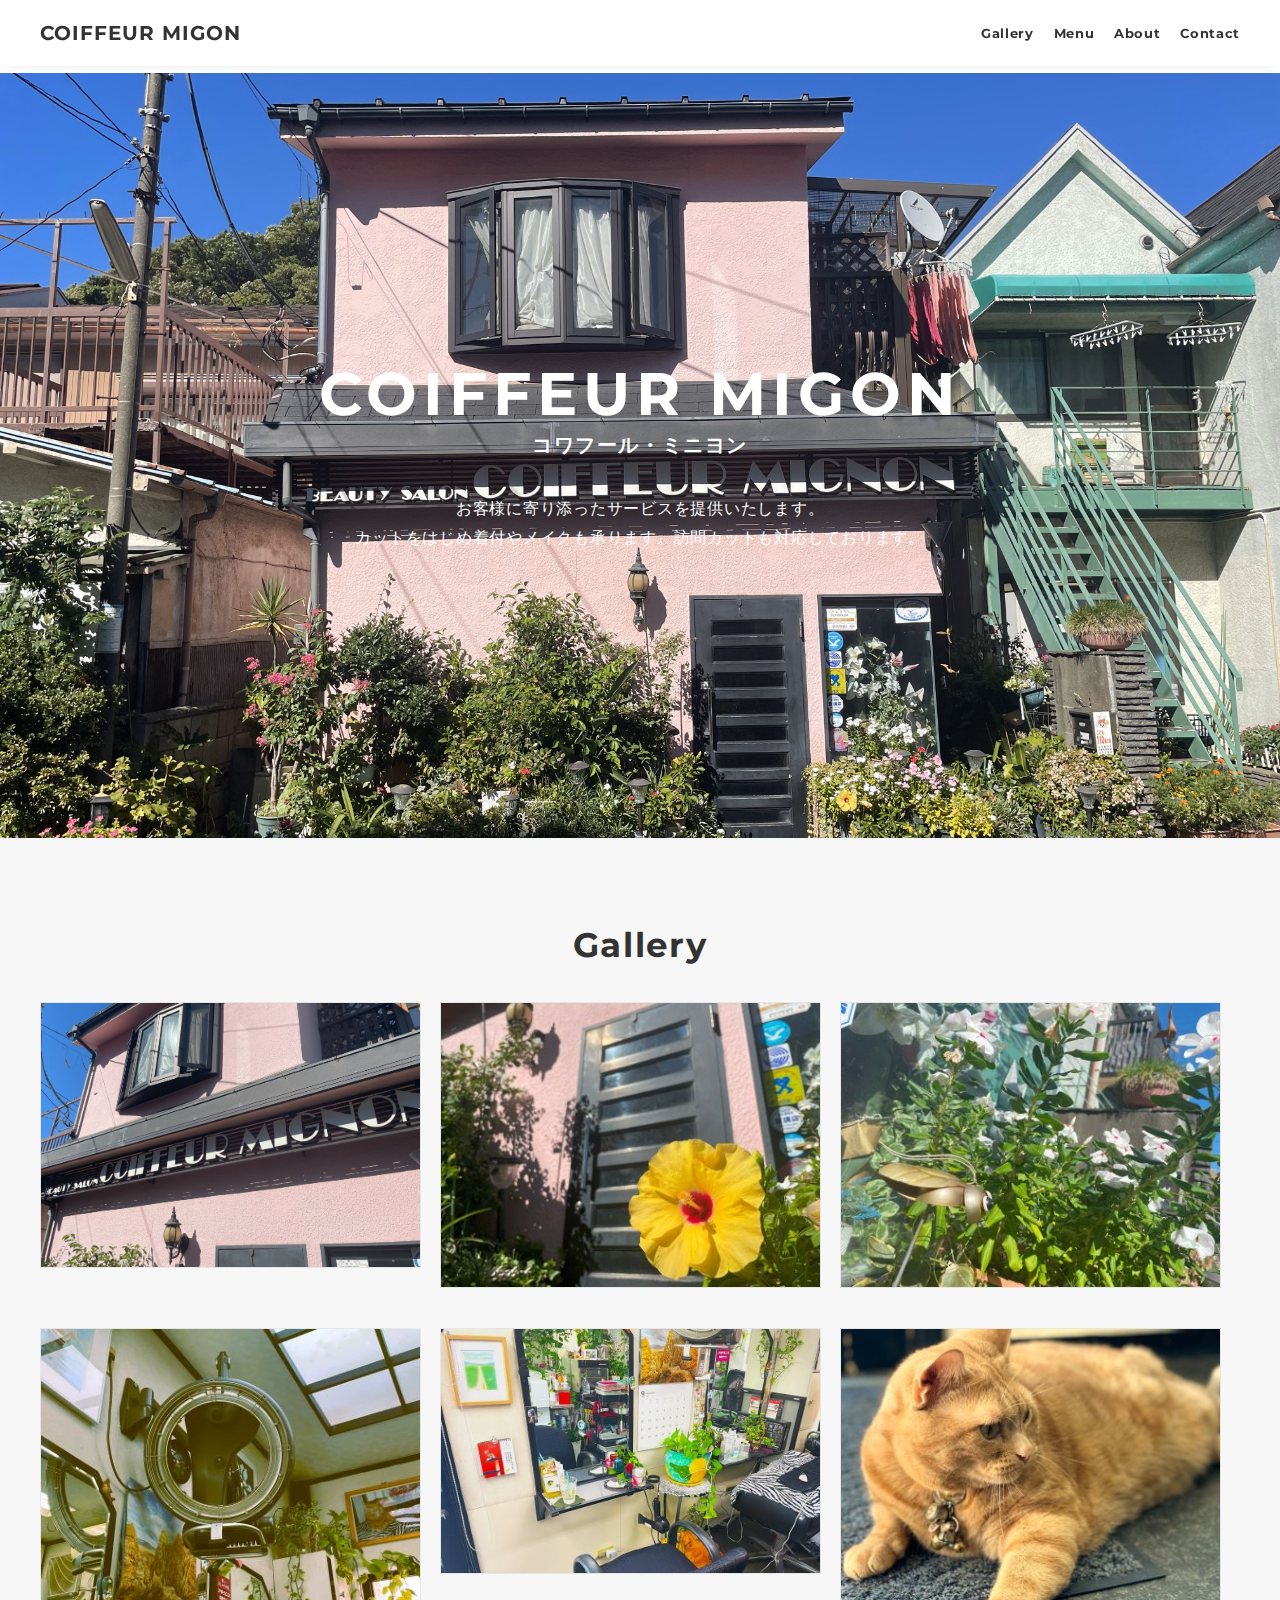
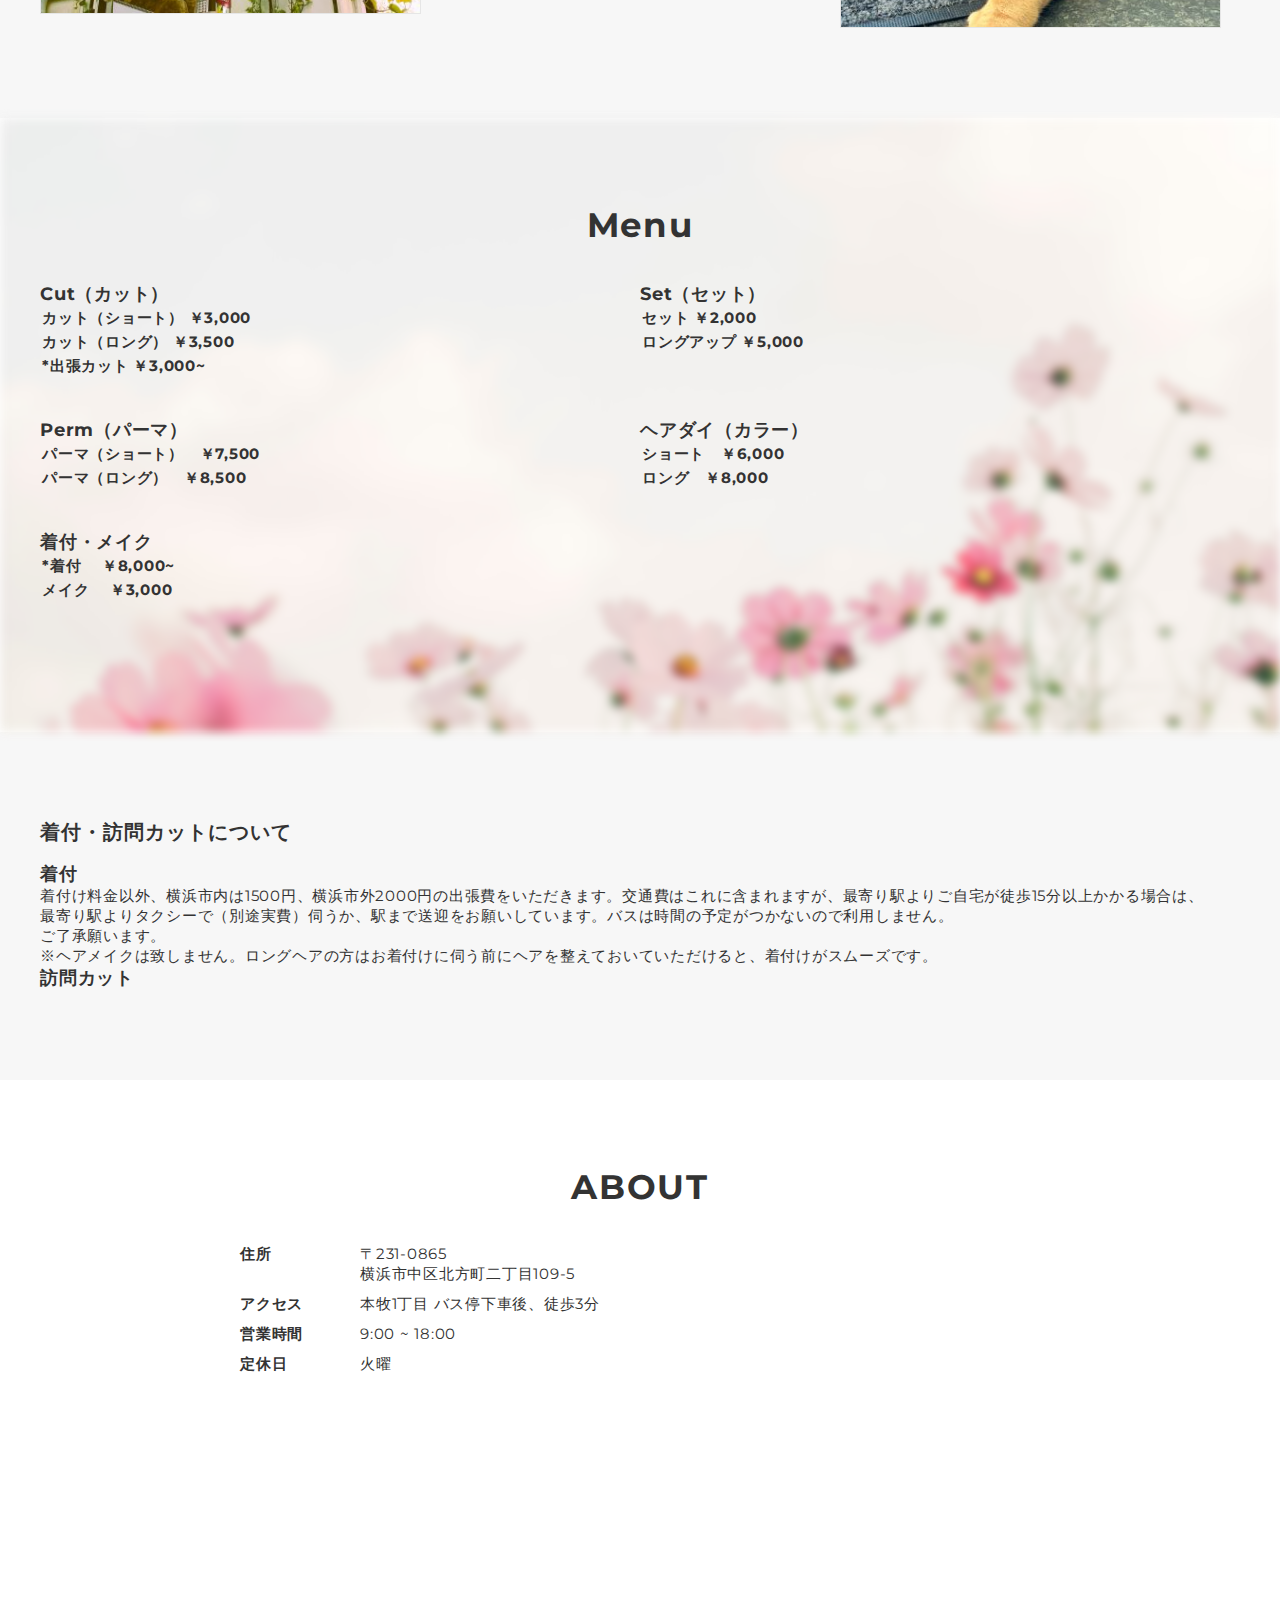
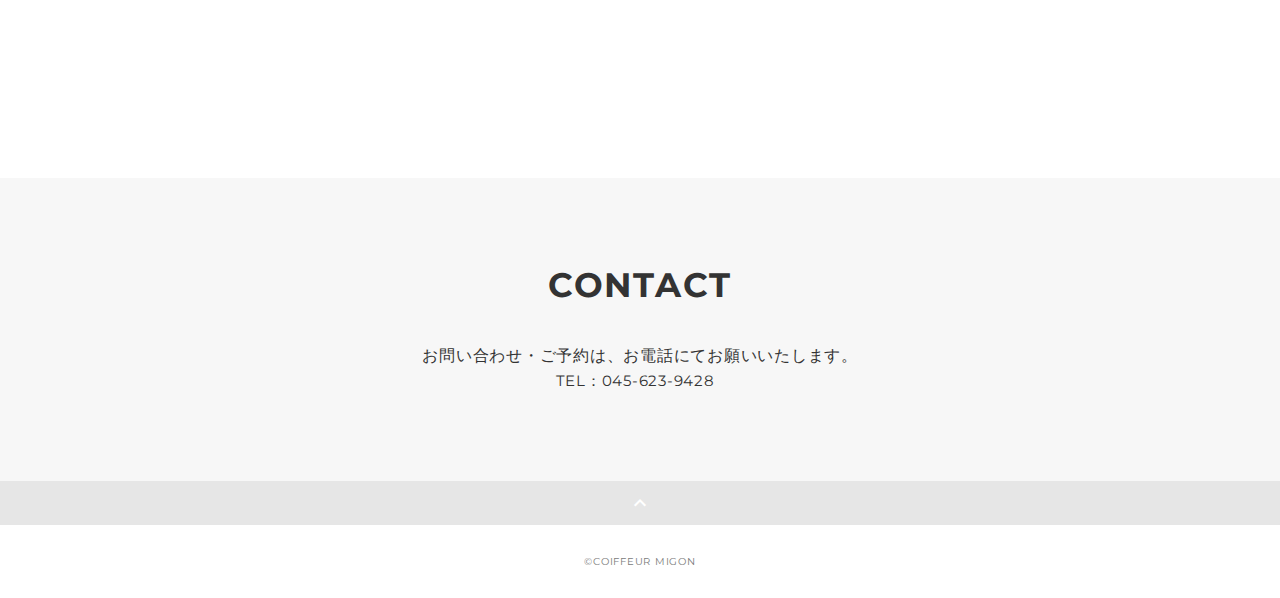
==== index.html @ dc67b7f8 "deploy" ====
<!DOCTYPE html>
<html>

<head>
  <meta charset="utf-8">
  <meta name="viewport" content="width=device-width,initial-scale=1">
  <meta property='og:type' content='website'>
  <meta property='og:title' content='WebデザイナーTARO YAMADA ポートフォリオ'>
  <meta property='og:url' content='URLが入る'>
  <meta property='og:description' content='TARO YAMADAのポートフォリオサイトです。'>
  <meta property="og:image" content="img/ogp.png">
  <meta name="description" content="TARO YAMADAのポートフォリオサイトです" />
  <title>美容院ポートフォリオ</title>
  <link rel="preconnect" href="https://fonts.gstatic.com">
  <link href="https://fonts.googleapis.com/css2?family=Montserrat:wght@400;700&display=swap" rel="stylesheet">
  <link href="https://fonts.googleapis.com/css?family=Material+Icons+Outlined" rel="stylesheet">
  <link href="css/ress.css" media="all" rel="stylesheet" type="text/css" />
  <link href="css/style.css" media="all" rel="stylesheet" type="text/css" />
  <!-- <link href="css/magnific-popup.css" media="all" rel="stylesheet" type="text/css" /> -->
  <link rel="stylesheet" href="css/magnific-popup.css">
  <link rel="shortcut icon" href="img/favicon.ico" />
  <link rel="stylesheet" media="all" rel="stylesheet" type="text/css" />
  <link rel=”canonical” href=”URLが入る” />
</head>

<body>
  <div class="wrapper">
    <!-- header -->
    <header class="header ">
      <div class="container">
        <h1 class="header-logo">
          <a href=".">COIFFEUR MIGON</a>
        </h1>
        <nav class="gnav">
          <ul class="gnav-list">
            <li class="gnav-item"><a href="#gallery">Gallery</a></li>
            <li class="gnav-item"><a href="#menu">Menu</a></li>
            <li class="gnav-item"><a href="#about">About</a></li>
            <li class="gnav-item"><a href="#contact">Contact</a></li>
          </ul>
        </nav>
      </div>
    </header>
    <!-- /header -->

    <main class="content">

      <!-- mv -->
      <div class="mv">
        <div class="mv-container">
          <p class="mv-title">COIFFEUR MIGON</p>
          <p class="mv-subtitle">コワフール・ミニヨン</p>
          <p class="mv-text">
            お客様に寄り添ったサービスを提供いたします。<br>
            カットをはじめ着付やメイクも承ります。<br class="sp-only">訪問カットも対応しております。<br>
          </p>
        </div>
      </div>
      <!-- /mv -->

      <!-- works -->
      <section class="works section" id="gallery">
        <div class="container">
          <div class="low-saturation">
            <h2 class="title">Gallery</h2>
            <div class="works-list">
              <a class="works-item" href="img/storename.jpg">
                <div class="works-img"><img src="img/storename.jpg" alt="" /></div>
                <!-- <p class="works-name">外観</p>
                <p class="works-info">Design / Coding(Responsive) / WordPress</p> -->
              </a>
              <a class="works-item" href="img/flower.jpg">
                <div class="works-img"><img src="img/flower.jpg" alt="" /></div>
                <!-- <p class="works-name">作品名が入る</p>
                <p class="works-info">Design</p> -->
              </a>
              <a class="works-item" href="img/insect.jpg">
                <div class="works-img"><img src="img/insect.jpg" alt="" /></div>
                <!-- <p class="works-name">作品名が入る</p>
                <p class="works-info">Banner Design</p> -->
              </a>
              <a class="works-item" href="img/hairmachine.jpg">
                <div class="works-img"><img src="img/hairmachine.jpg" alt="" /></div>
                <!-- <p class="works-name">作品名が入る</p>
                                            <p class="works-info">Banner Design</p> -->
              </a>
              <a class="works-item" href="img/2hairchair.jpg">
                <div class="works-img"><img src="img/2hairchair.jpg" alt="" class="popup" /></div>
                <!-- <p class="works-name">カット台</p>
                                                          <p class="works-info">Design / Coding(Responsive)</p> -->
              </a>

              <a class="works-item" href="img/moca.jpg">
                <div class="works-img"><img src="img/moca.jpg" alt="" /></div>
                <!-- <p class="works-name">作品名が入る</p>
                                            <p class="works-info">Banner Design</p> -->
              </a>
            </div>
          </div>
        </div>
      </section>
      <!-- /works -->

      <!-- menu -->
      <section class="skill section" id="menu">
        <div class="container">
          <h2 class="title">Menu</h2>
          <div class="menu-list">
            <div class="menuBox">
              <h3>Cut<span>（カット）</span></h3>
              <table>
                <tbody>
                  <tr>
                    <th>カット（ショート） ￥3,000</th>
                  </tr>
                </tbody>
                <table>
                  <tbody>
                    <tr>
                      <th>カット（ロング） ￥3,500</th>
                    </tr>
                  </tbody>
                </table>
                <table>
                  <tbody>
                    <tr>
                      <th>*出張カット ￥3,000~</th>
                    </tr>
                  </tbody>
                </table>
            </div>
            <div class="menuBox">
              <h3>Set<span>（セット）</span></h3>
              <table>
                <tbody>
                  <tr>
                    <th>セット ￥2,000</th>
                  </tr>
                </tbody>
                <table>
                  <tbody>
                    <tr>
                      <th>ロングアップ ￥5,000</th>
                    </tr>
                  </tbody>
                </table>
            </div>
            <div class="menuBox">
              <h3>Perm<span>（パーマ）</span></h3>
              <table>
                <tbody>
                  <tr>
                    <th>パーマ（ショート）　￥7,500</th>
                  </tr>
                  <!-- <tr>
                    <td colspan="2" class="note">
                      Aujua４ｓｔは＋￥2200　５ｓｔは＋￥3300
                    </td>
                  </tr> -->
                </tbody>
              </table>
              <table>
              <tbody>
                <tr>
                  <th>パーマ（ロング）　￥8,500</th>
                </tr>
              </tbody>
              </table>
            </div>

            <div class="menuBox">
              <h3>ヘアダイ<span>（カラー）</span></h3>
              <table>
                <tbody>
                  <tr>
                    <th>ショート　￥6,000</th>
                  </tr>
                </tbody>
              </table>
              <table>
                <tbody>
                  <tr>
                    <th>ロング　￥8,000</th>
                  </tr>
                </tbody>
              </table>
            </div>

            <div class="menuBox">
              <h3>着付・メイク</h3>
              <table>
                <tbody>
                  <tr>
                    <th>*着付 　￥8,000~</th>
                    <!-- <tr>
                    <td colspan="2" class="note">
                      成人式、七五三、披露宴等、各種イベントに対応いたします。
                    </td>
                  </tr> -->
                  </tr>
                </tbody>
              </table>
              <table>
                <tbody>
                  <tr>
                    <th>メイク 　￥3,000</th>
                  </tr>
                </tbody>
              </table>
            </div>

          </div>
        </div>
  </div>
  </section>
  <!-- /menu -->

  <!-- detailed menu -->
  <section class="detail section" id="detail menu">
    <div class="container">
      <h2 class="title-detail">着付・訪問カットについて</h2>
      <h3>着付</h3>
      <p>
        着付け料金以外、横浜市内は1500円、横浜市外2000円の出張費をいただきます。交通費はこれに含まれますが、最寄り駅よりご自宅が徒歩15分以上かかる場合は、<br>最寄り駅よりタクシーで（別途実費）伺うか、駅まで送迎をお願いしています。バスは時間の予定がつかないので利用しません。<br>ご了承願います。
      </p>
      <p>※ヘアメイクは致しません。ロングヘアの方はお着付けに伺う前にヘアを整えておいていただけると、着付けがスムーズです。</p>
      <h3>訪問カット</h3>
    </div>
  </section>

  <!-- about -->
  <section class="about section" id="about">
    <div class="container">

      <h2 class="title">ABOUT</h2>
      <div class="profile">
        <!-- <p class="profile-img">
          <img src="img/profile.jpg" alt="">
        </p> -->
        <div class="profile-body">
          <div class="access">
            <dl>
              <dt> 住所</dt>
              <dd>〒231-0865<br>横浜市中区北方町二丁目109-5</dd>
            </dl>
            <dl>
              <dt>アクセス</dt>
              <dd>本牧1丁目 バス停下車後、徒歩3分</dd>
            </dl>
            <dl>
              <dt>営業時間</dt>
              <dd>9:00 ~ 18:00</dd>
            </dl>
            <dl>
              <dt>定休日</dt>
              <dd>火曜</dd>
            </dl>
          </div>
          <iframe
            src="https://www.google.com/maps/embed?pb=!1m18!1m12!1m3!1d3250.934746275086!2d139.65744147459085!3d35.431646443646024!2m3!1f0!2f0!3f0!3m2!1i1024!2i768!4f13.1!3m3!1m2!1s0x60185d2ffaf8198b%3A0x367dd697d6c9e2!2z44CSMjMxLTA4NjUg56We5aWI5bed55yM5qiq5rWc5biC5Lit5Yy65YyX5pa555S677yS5LiB55uu77yR77yQ77yZ4oiS77yV!5e0!3m2!1sja!2sjp!4v1693097349613!5m2!1sja!2sjp"
            width="100%" height="300" style="border:0;" allowfullscreen="" loading="lazy"
            referrerpolicy="no-referrer-when-downgrade"></iframe>

        </div>
      </div>
  </section>
  <!-- /about -->

  <!-- contact -->
  <section class="contact section" id="contact">
    <div class="container">
      <h2 class="title">CONTACT</h2>
      <p class="lead">
        お問い合わせ・ご予約は、<br class="sp-only">お電話にてお願いいたします。
      </p>
      <div class="contact-list">
        <!-- <a class="contact-item" href="https://twitter.com/" target="_blank" rel="noopener">Twitter</a>
        <a class="contact-item" href="https://www.instagram.com/" target="_blank" rel="noopener">Instagram</a> -->
        <span class="contact-item">TEL：045-623-9428</span><br>
      </div>
    </div>
  </section>
  <!-- /contact -->
  <div class="page-top" id="js-page-top">
    <span class="material-icons-outlined">expand_less</span>
  </div>
  </main>

  <!-- footer -->
  <footer class="footer">
    <div class="copyright">&copy;COIFFEUR MIGON</div>
  </footer>
  <!-- /footer -->

  </div>
  <script src="https://ajax.googleapis.com/ajax/libs/jquery/3.6.0/jquery.min.js"></script>
  <script src="http://ajax.googleapis.com/ajax/libs/jquery/1.9.0/jquery.min.js"></script>
  <script src="jquery.magnific-popup.min.js"></script>
  <script type='text/javascript' src="js/script.js"></script>


  <!-- <script src="//code.jquery.com/jquery-1.12.0.min.js"></script>
  <script type="text/javascript" src="js/jquery.bgswitcher.js"></script> -->

  <!-- <script src="//ajax.googleapis.com/ajax/libs/jquery/3.0.0/jquery.min.js"></script> -->
  <script src="js/jquery.bgswitcher.js"></script>
</body>

</html>
---- css/ress.css ----
/*!
 * ress.css • v3.0.1
 * MIT License
 * github.com/filipelinhares/ress
 */

/* # =================================================================
   # Global selectors
   # ================================================================= */

html {
  box-sizing: border-box;
  word-break: normal;
  -moz-tab-size: 4;
  tab-size: 4;

  -webkit-text-size-adjust: 100%; /* Prevent adjustments of font size after orientation changes in iOS */
}

*,
::before,
::after {
  box-sizing: inherit;
  background-repeat: no-repeat; /* Set `background-repeat: no-repeat` to all elements and pseudo elements */
}

::before,
::after {
  vertical-align: inherit;
  text-decoration: inherit; /* Inherit text-decoration and vertical align to ::before and ::after pseudo elements */
}

* {
  margin: 0;
  padding: 0; /* Reset `padding` and `margin` of all elements */
}

/* # =================================================================
   # General elements
   # ================================================================= */

hr {
  overflow: visible; /* Show the overflow in Edge and IE */
  height: 0; /* Add the correct box sizing in Firefox */
}

details,
main {
  display: block; /* Render the `main` element consistently in IE. */
}

summary {
  display: list-item; /* Add the correct display in all browsers */
}

small {
  font-size: 80%; /* Set font-size to 80% in `small` elements */
}

[hidden] {
  display: none; /* Add the correct display in IE */
}

abbr[title] {
  /* Add the correct text decoration in Chrome, Edge, IE, Opera, and Safari */
  text-decoration: underline;
  text-decoration: underline dotted;
  border-bottom: none; /* Remove the bottom border in Chrome 57 */
}

a {
  background-color: transparent; /* Remove the gray background on active links in IE 10 */
}

a:active,
a:hover {
  outline-width: 0; /* Remove the outline when hovering in all browsers */
}

code,
kbd,
pre,
samp {
  font-family: monospace, monospace; /* Specify the font family of code elements */
}

pre {
  font-size: 1em; /* Correct the odd `em` font sizing in all browsers */
}

b,
strong {
  font-weight: bolder; /* Add the correct font weight in Chrome, Edge, and Safari */
}

/* https://gist.github.com/unruthless/413930 */
sub,
sup {
  position: relative;
  font-size: 75%;
  line-height: 0;
  vertical-align: baseline;
}

sub {
  bottom: -.25em;
}

sup {
  top: -.5em;
}

/* # =================================================================
   # Forms
   # ================================================================= */

input {
  border-radius: 0;
}

/* Replace pointer cursor in disabled elements */
[disabled] {
  cursor: default;
}

[type="number"]::-webkit-container-spin-button,
[type="number"]::-webkit-outer-spin-button {
  height: auto; /* Correct the cursor style of increment and decrement buttons in Chrome */
}

[type="search"] {
  outline-offset: -2px; /* Correct the outline style in Safari */

  -webkit-appearance: textfield; /* Correct the odd appearance in Chrome and Safari */
}

[type="search"]::-webkit-search-decoration {
  -webkit-appearance: none; /* Remove the container padding in Chrome and Safari on macOS */
}

textarea {
  overflow: auto; /* Internet Explorer 11+ */
  resize: vertical; /* Specify textarea resizability */
}

button,
input,
optgroup,
select,
textarea {
  font: inherit; /* Specify font inheritance of form elements */
}

optgroup {
  font-weight: bold; /* Restore the font weight unset by the previous rule */
}

button {
  overflow: visible; /* Address `overflow` set to `hidden` in IE 8/9/10/11 */
}

button,
select {
  text-transform: none; /* Firefox 40+, Internet Explorer 11- */
}

/* Apply cursor pointer to button elements */
button,
[type="button"],
[type="reset"],
[type="submit"],
[role="button"] {
  cursor: pointer;
  color: inherit;
}

/* Remove container padding and border in Firefox 4+ */
button::-moz-focus-container,
[type="button"]::-moz-focus-container,
[type="reset"]::-moz-focus-container,
[type="submit"]::-moz-focus-container {
  padding: 0;
  border-style: none;
}

/* Replace focus style removed in the border reset above */
button:-moz-focusring,
[type="button"]::-moz-focus-container,
[type="reset"]::-moz-focus-container,
[type="submit"]::-moz-focus-container {
  outline: 1px dotted ButtonText;
}

button,
html [type="button"],
/* Prevent a WebKit bug where (2) destroys native `audio` and `video`controls in Android 4 */
[type="reset"],
[type="submit"] {
  -webkit-appearance: button; /* Correct the inability to style clickable types in iOS */
}

/* Remove the default button styling in all browsers */
button,
input,
select,
textarea {
  border-style: none;
  background-color: transparent;
}

/* Style select like a standard input */
select {
  -webkit-appearance: none; /* Chrome 41+ */
  -moz-appearance: none; /* Firefox 36+ */
}

select::-ms-expand {
  display: none; /* Internet Explorer 11+ */
}

select::-ms-value {
  color: currentColor; /* Internet Explorer 11+ */
}

legend {
  display: table; /* Correct the text wrapping in Edge and IE */
  max-width: 100%; /* Correct the text wrapping in Edge and IE */
  max-width: 100%; /* Correct the text wrapping in Edge 18- and IE */
  white-space: normal; /* Correct the text wrapping in Edge and IE */
  color: inherit; /* Correct the color inheritance from `fieldset` elements in IE */
  border: 0; /* Correct `color` not being inherited in IE 8/9/10/11 */
}

::-webkit-file-upload-button {
  font: inherit; /* Change font properties to `inherit` in Chrome and Safari */
  color: inherit;
  /* Correct the inability to style clickable types in iOS and Safari */

  -webkit-appearance: button;
}

/* # =================================================================
   # Specify media element style
   # ================================================================= */

img {
  border-style: none; /* Remove border when inside `a` element in IE 8/9/10 */
}

/* Add the correct vertical alignment in Chrome, Firefox, and Opera */
progress {
  vertical-align: baseline;
}

/* # =================================================================
   # Accessibility
   # ================================================================= */

/* Hide content from screens but not screenreaders */
@media screen {
  [hidden~="screen"] {
    display: inherit;
  }
  [hidden~="screen"]:not(:active):not(:focus):not(:target) {
    position: absolute !important;
    clip: rect(0 0 0 0) !important;
  }
}

/* Specify the progress cursor of updating elements */
[aria-busy="true"] {
  cursor: progress;
}

/* Specify the pointer cursor of trigger elements */
[aria-controls] {
  cursor: pointer;
}

/* Specify the unstyled cursor of disabled, not-editable, or otherwise inoperable elements */
[aria-disabled] {
  cursor: default;
}
---- css/style.css ----
body {
  font-family: "Montserrat", "Helvetica Neue", Arial, "Hiragino Kaku Gothic ProN", "Hiragino Sans", Meiryo, sans-serif;
  font-size: 15px;
  letter-spacing: .05em;
  color: #333;
}

a {
  transition: opacity .3s;
  text-decoration: none;
  color: #1ca9e3;
}

img {
  max-width: 100%;
  height: auto;
  vertical-align: bottom;
  border-style: none;
}



.pc-only {
  display: block;
}

.sp-only {
  display: none;
}

/*--------------------------------
 レイアウト
---------------------------------*/
.wrapper {
  padding-top: 73px;
}

.section {
  padding: 90px 0;
}

.section:nth-of-type(odd) {
  background-color: #f7f7f7;
}

.container {
  max-width: 1340px;
  margin: 0 auto;
  padding: 0 40px;
}

/*--------------------------------
 見出し
---------------------------------*/
.title {
  font-size: 34px;
  font-weight: bold;
  line-height: 1;
  margin-bottom: 40px;
  text-align: center;
  letter-spacing: .05em;
  color: #333;
}

.title-detail {
  font-size: 20px;
  font-weight: bold;
  line-height: 1;
  margin-bottom: 20px;
  letter-spacing: .05em;
  color: #333;
}

.lead {
  font-size: 16px;
  line-height: 1.8;
  margin-bottom: 0px;
}

/*--------------------------------
ヘッダー
---------------------------------*/
.header {
  position: fixed;
  top: 0;
  z-index: 1;
  width: 100%;
  background-color: #fff;
  box-shadow: 0 5px 10px -6px rgba(0, 0, 0, .1);
}

.header .container {
  display: flex;
  align-items: center;
  justify-content: space-between;
  padding: 20px 40px;
}

.header-logo {
  font-size: 20px;
  font-weight: bold;
  line-height: 1.2;
  margin-right: 20px;
  letter-spacing: .05em;
}

.header-logo a {
  color: #333;
}

.gnav-list {
  display: flex;
  justify-content: space-between;
  list-style: none;
}

.gnav-item:not(:last-child) {
  margin-right: 20px;
}

.gnav-item a {
  position: relative;
  font-size: 13px;
  font-weight: bold;
  display: inline-block;
  padding: 5px 0;
  transition: .3s;
  letter-spacing: .05em;
  color: #333;
}

.gnav-item a:after {
  position: absolute;
  bottom: 0;
  left: 50%;
  width: 0;
  height: 3px;
  content: "";
  transition: .3s;
  -webkit-transform: translateX(-50%);
  transform: translateX(-50%);
  background-color: #333;

}

.gnav-item a:hover:after {
  width: 100%;
}

/*--------------------------------
 メインビジュアル
---------------------------------*/
.mv {
  display: flex;
  align-items: center;
  justify-content: center;
  height: 85vh;
  text-align: center;
    background-size: cover;
      /* 背景画像を要素に合わせて調整 */
}

.mv-container {
  padding: 0 40px;
  color: #fff;
}

.mv-title {
  font-size: 60px;
  font-weight: bold;
  line-height: 1.2;
  margin-bottom: 5px;
  letter-spacing: .1em;
}

.mv-subtitle {
  font-size: 20px;
  font-weight: bold;
  line-height: 1;
  margin-bottom: 40px;
  letter-spacing: .08em;
}

.mv-text {
  font-size: 16px;
  line-height: 1.8;
}

/*--------------------------------
 Works
---------------------------------*/

#gallery {
  position: relative;
  /* 他のスタイルルールをここに追加 */
  z-index: 0;
}

#gallery::before {
  content: "";
  position: absolute;
  top: 0;
  left: 0;
  width: 100%;
  height: 100%;
  z-index: -1;
  /* background-image: url('../img/flowerframe1.jpg'); */
  background-size: cover;
  filter: blur(5px);
  /* ぼかしの強度を調整（例: 5px） */
}


#works.low-saturation {
  filter: saturate(0.1);
  /* 彩度を低くする場合、値を0から1の間で調整してください */
}

.works-list {
  display: flex;
  flex-wrap: wrap;
  flex-direction: row;
  margin-bottom: -40px;
}

.works-item {
  width: 31.74603%;
  margin-right: 1.58730%;
  margin-bottom: 40px;
  color: #ffffff;
  transition: 0.3s;
  
}

.works-item:hover {
  transform: scale(1.05);

}

.works-item:nth-of-type(3n) {
  margin-right: 0;
}

.works-img img {
  border: 1px solid #e6e6e6;
  width: 100%;
    height: auto;
    max-width: 400px;
    max-height: 300px;
    object-fit: cover;
}

.works-name {
  font-size: 12px;
  font-weight: bold;
  margin-top: 8px;
}

.works-info {
  font-size: 10px;
  margin-top: 5px;
}



/*--------------------------------
Menu
---------------------------------*/
/* .menu-list {
  display: flex;
  flex-wrap: wrap;
}

.menuBox {
  width: 48%;
  margin-right: 4%;
  margin-bottom: 40px;
  color: #333;
} */

/* .menu-list内のmenuBox要素を画面左右に配置する */
.menu-list {
  display: flex;
  flex-wrap: wrap;
}

.menuBox {
  flex: 0 0 calc(48% - 2%);
  /* 要素の幅を48%に設定（余白込み） */
  margin-right: 2%;
  /* 右側の余白を調整 */
  margin-bottom: 40px;
  flex-grow: 1;
  color: #333;
}

/* 画面幅が小さい場合のスタイル */
@media screen and (max-width: 768px) {
  .menu-list {
    justify-content: center;
    /* 要素を中央に配置 */
    flex-direction: column;
    /* 要素を縦に配置 */
    align-items: center;
    /* 要素を中央に揃える */
  }

  .menuBox {
    width: 90%;
    /* 要素の幅を90%に設定 */
    margin-right: 0;
    /* 右側の余白を解除 */
    margin-bottom: 20px;
    /* 下側の余白を調整 */
  }
}

#menu {
  position: relative;
  /* 他のスタイルルールをここに追加 */
  z-index: 0;
}

#menu::before {
  content: "";
  position: absolute;
  top: 0;
  left: 0;
  width: 100%;
  height: 100%;
  z-index: -1;
  background-image: url('../img/flower1.jpg');
  background-size: cover;
  filter: blur(5px);
  /* ぼかしの強度を調整（例: 5px） */
}

#detail.menu {
  background-color: white;
}

/*--------------------------------
skill
---------------------------------*/
/* .skill-list {
  display: flex;
  flex-wrap: wrap;
  justify-content: space-between;
  margin-bottom: -50px;
}

.skill-item {
  display: flex;
  align-items: flex-start;
  justify-content: space-between;
  width: 48%;
  margin-bottom: 50px;
}

.skill-img {
  width: 60px;
  height: auto;
  margin-right: 20px;
}

.skill-body {
  flex: 1;
}

.skill-name {
  margin-bottom: 10px;
}

.skill-text {
  font-size: 14px;
  line-height: 1.8;
} */

/*--------------------------------
 About
---------------------------------*/
.profile {
  display: flex;
  flex-wrap: wrap;
  max-width: 800px;
  margin: 0 auto;
}

.profile-img {
  width: 20%;
  margin-right: 30px;
  border-radius: 50%;
}

.profile-img img {
  border-radius: 50%;
}

.profile-body {
  flex: 1;
}

/* .profile-body p {
  font-size: 15px;
  line-height: 1.8;
} */

.profile-body p:not(:last-child) {
  padding-bottom: 30px;
}

.access dl {
  /* margin-bottom: 10px;
  height: 40px; */

  display: flex;
  flex-flow: row wrap;
  width: 100%;
  padding-bottom: 10px;
}

.access dt {
  flex-basis: 15%;
  font-weight: bold;
}

.access dd {
  flex-basis: 85%;
}

@media (max-width: 600px) {
  .access dl {
    flex-flow: column;
  }

}

/*--------------------------------
 Contact
---------------------------------*/
.contact {
  text-align: center;
}

.contact-item:not(:last-child) {
  margin-right: 10px;
}

/* .contact-text {
  margin-top: 10px;
} */

/*--------------------------------
 ページトップ
---------------------------------*/
.page-top {
  font-weight: bold;
  padding: 10px;
  cursor: pointer;
  text-align: center;
  background-color: #4c4c4c24;
}

.page-top .material-icons-outlined {
  vertical-align: bottom;
  color: #fff;
}


/*--------------------------------
 フッター
---------------------------------*/
.footer {
  padding: 30px;
  background-color: #ffffff;
}

.copyright {
  font-size: 10px;
  text-align: center;
  color: #797979;
}

/*--------------------------------
 下層：Worksページ
---------------------------------*/
.article {
  padding: 80px 0;
}

.article-container {
  max-width: 1040px;
  margin: 0 auto;
  padding: 0 20px;
}

.article-title {
  margin-bottom: 30px;
  text-align: center;
}

.article-body {
  max-width: 720px;
  margin: 0 auto;
  margin-bottom: 80px;
}

.article-body h3 {
  position: relative;
  font-size: 18px;
  margin-bottom: 5px;
  padding-left: 1em;
}

.article-body h3:not(:first-child) {
  margin-top: 50px;
}

.article-body h3::before {
  position: absolute;
  top: 0;
  left: 0;
  width: 4px;
  height: 100%;
  content: "";
  border-radius: 3px;
  background-color: #333;
}

.article-body p {
  font-size: 15px;
  line-height: 1.8;
  margin-bottom: 30px;
}

.home-link {
  text-align: center;
}

/*media Queries 767
----------------------------------------------------*/
@media screen and (max-width: 767px) {
  body {
    font-size: 14px;
  }

  .pc-only {
    display: none;
  }

  .sp-only {
    display: block;
  }

  /* 見出し */
  .title {
    font-size: 26px;
    margin-bottom: 20px;
  }

  .lead {
    font-size: 14px;
    line-height: 1.7;
    margin-bottom: 0px;
  }

  /* レイアウト */
  .wrapper {
    padding-top: 57px;
  }

  .section {
    padding: 60px 0;
  }

  .container {
    padding: 0 20px;
  }

  /* ヘッダー */
  .header .container {
    padding: 15px;
  }

  .header-logo {
    font-size: 15px;
    margin-right: 15px;
  }

  .gnav-item:not(:last-child) {
    margin-right: 10px;
  }

  .gnav-item a {
    font-size: 10px;
  }

  .gnav-item a:after {
    display: none;
  }

  /*  メインビジュアル */
  .mv {
    height: 75vh;
  }

  .mv-container {
    padding: 0 20px;
  }

  .mv-title {
    font-size: 30px;
  }

  .mv-subtitle {
    font-size: 16px;
    margin-bottom: 20px;
  }

  .mv-text {
    font-size: 14px;
    line-height: 1.7;
  }

  /* Works */
  .works-name {
    font-size: 12px;
  }

  .works-info {
    margin-top: 3px;
  }

  .works-list {
    justify-content: space-between;
  }

  .works-item {
    flex: 0 0 48%;
    margin-right: 0;
    margin-bottom: 30px;
  }

  /* Skill */
  .skill-list {
    display: block;
    margin-bottom: 0;
  }

  .skill-item {
    width: 100%;
    margin-bottom: 35px;
  }

  .skill-item:last-child {
    margin-bottom: 0;
  }

  .skill-name {
    margin-bottom: 5px;
  }

  .skill-text {
    font-size: 13px;
    line-height: 1.7;
  }

  /* About */
  .profile {
    display: block;
  }

  .profile-img {
    width: 150px;
    margin: 0 auto;
    margin-bottom: 25px;
  }

  .profile-body p {
    font-size: 14px;
    line-height: 1.7;
  }

  .profile-body p:not(:last-child) {
    margin-bottom: 20px;
  }

  /* フッター */
  .footer {
    padding: 20px;
  }

  /* 下層ページ */
  .article {
    padding: 50px 0;
  }

  .article-body h3 {
    font-size: 16px;
    padding-left: .8em;
  }

  .article-body h3:not(:first-child) {
    margin-top: 30px;
  }

  .article-body p {
    font-size: 14px;
    line-height: 1.7;
    margin-bottom: 20px;
  }
}
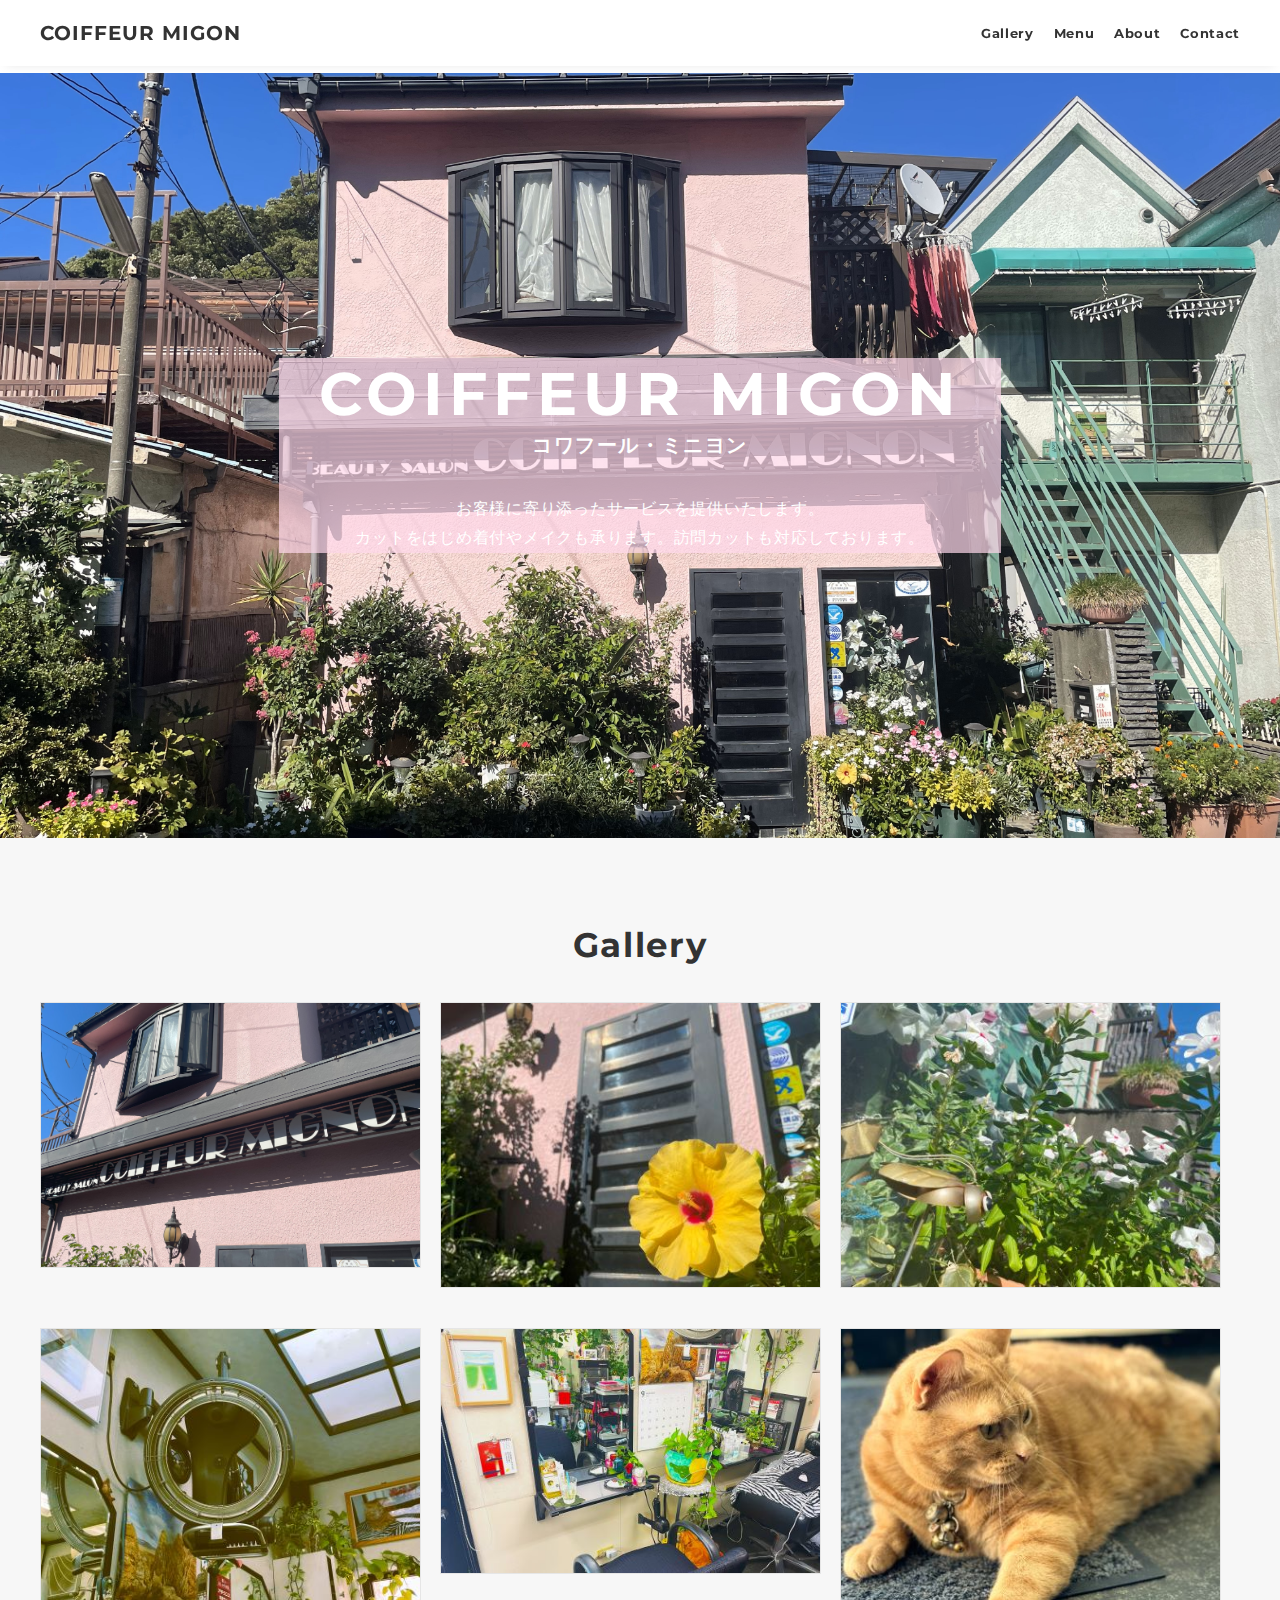
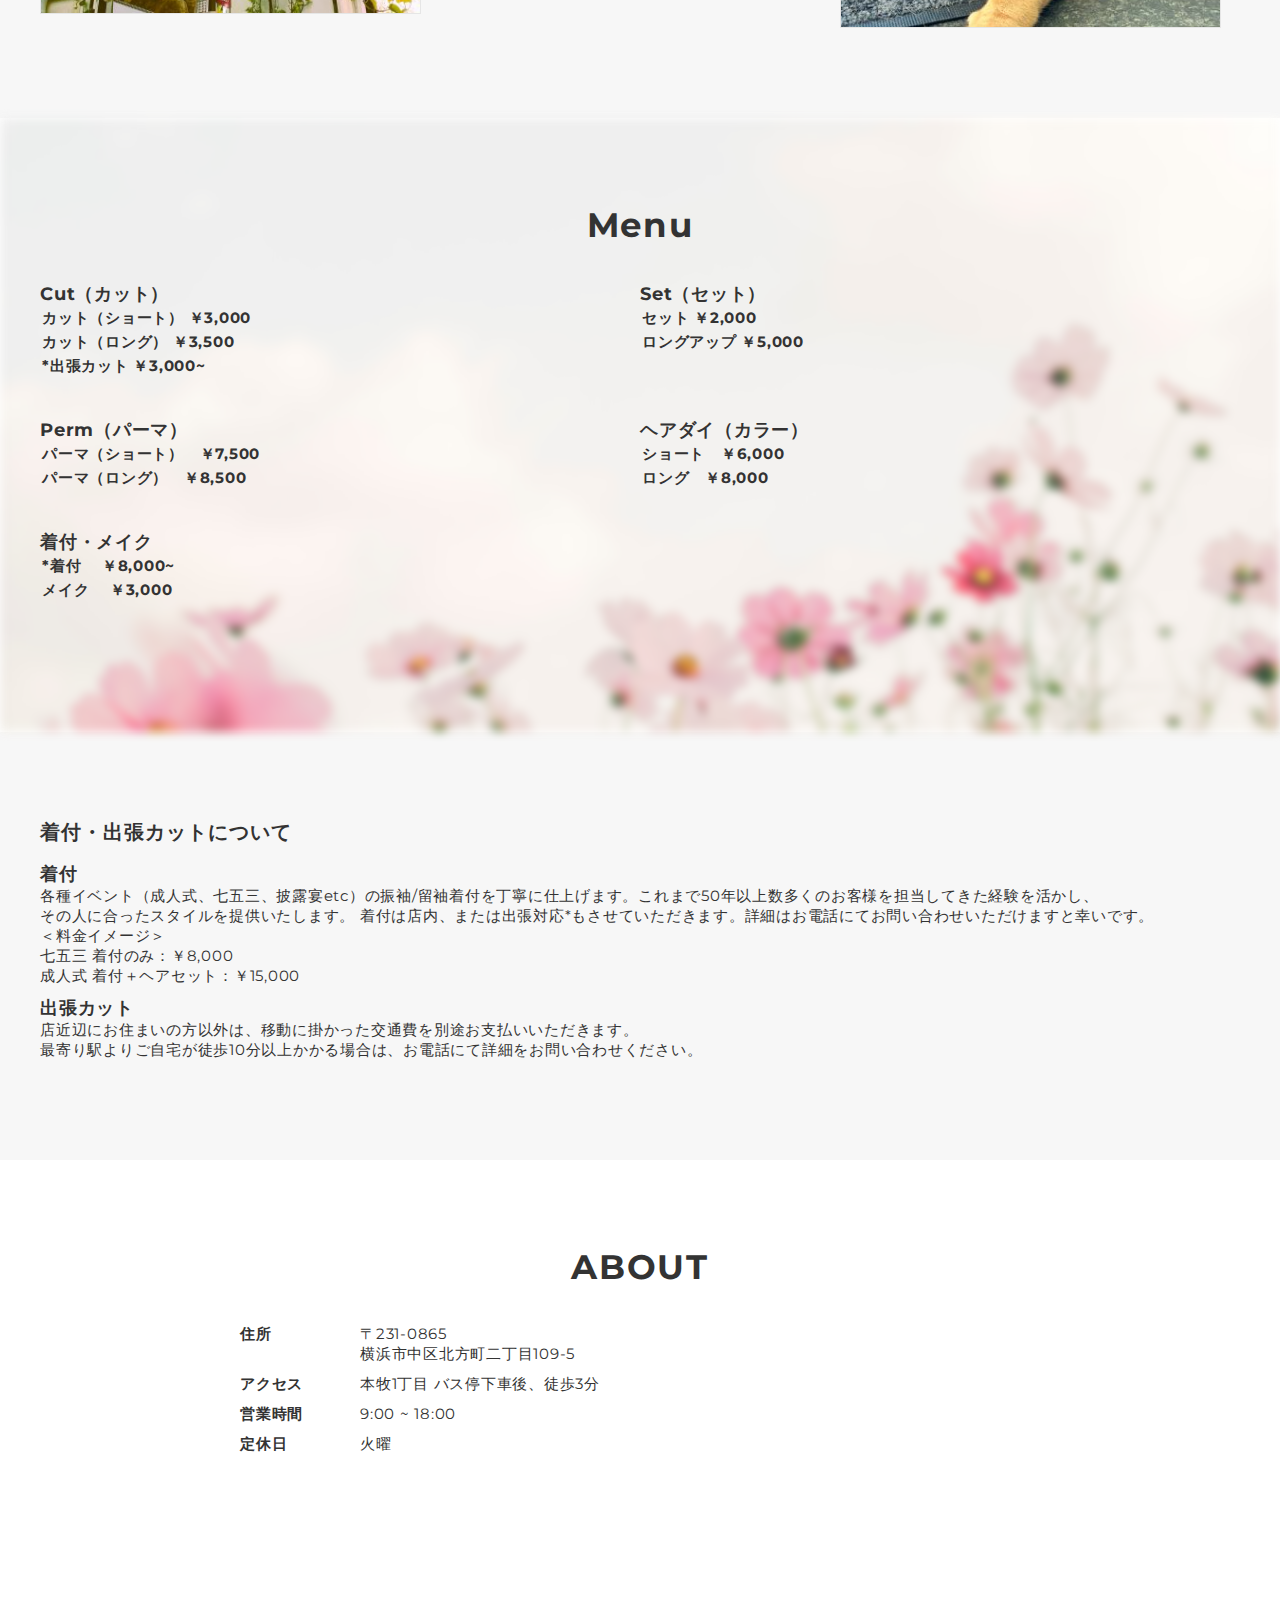
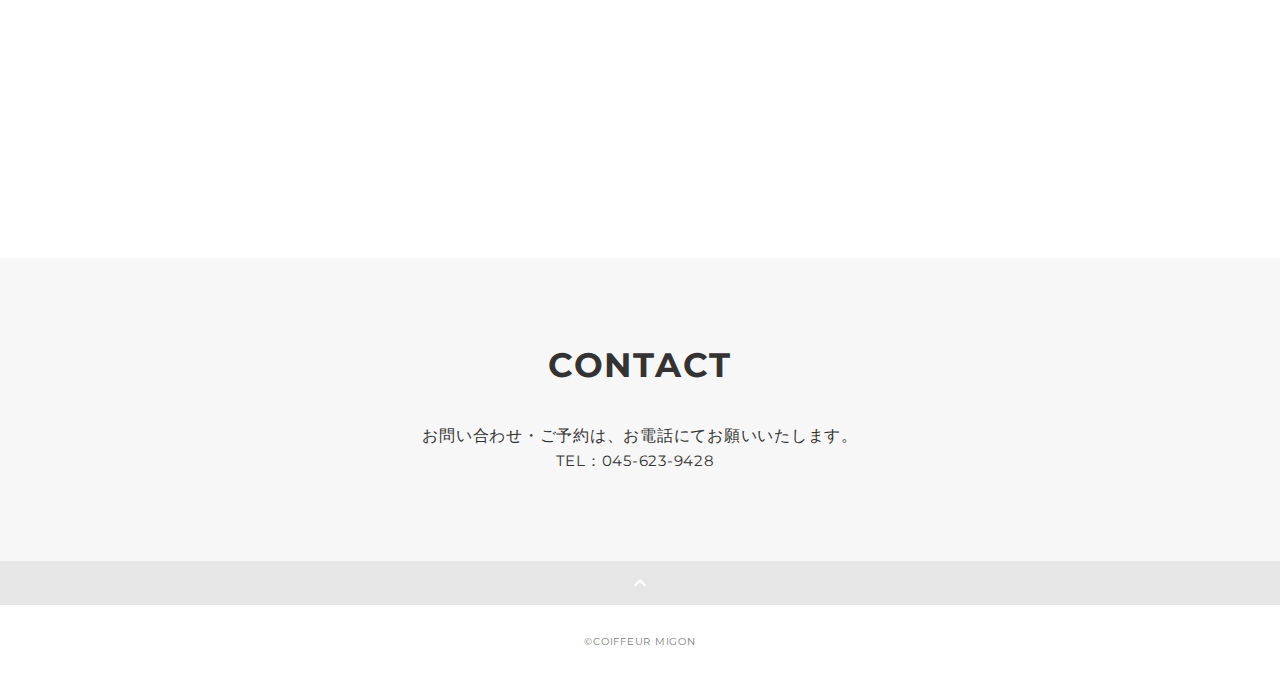
==== commit 79b38471: "deploy" ====
--- a/index.html
+++ b/index.html
@@ -29,7 +29,7 @@
     <header class="header ">
       <div class="container">
         <h1 class="header-logo">
-          <a href=".">COIFFEUR MIGON</a>
+          <a href="#">COIFFEUR MIGON</a>
         </h1>
         <nav class="gnav">
           <ul class="gnav-list">
@@ -160,11 +160,11 @@
                 </tbody>
               </table>
               <table>
-              <tbody>
-                <tr>
-                  <th>パーマ（ロング）　￥8,500</th>
-                </tr>
-              </tbody>
+                <tbody>
+                  <tr>
+                    <th>パーマ（ロング）　￥8,500</th>
+                  </tr>
+                </tbody>
               </table>
             </div>
 
@@ -218,13 +218,25 @@
   <!-- detailed menu -->
   <section class="detail section" id="detail menu">
     <div class="container">
-      <h2 class="title-detail">着付・訪問カットについて</h2>
-      <h3>着付</h3>
-      <p>
-        着付け料金以外、横浜市内は1500円、横浜市外2000円の出張費をいただきます。交通費はこれに含まれますが、最寄り駅よりご自宅が徒歩15分以上かかる場合は、<br>最寄り駅よりタクシーで（別途実費）伺うか、駅まで送迎をお願いしています。バスは時間の予定がつかないので利用しません。<br>ご了承願います。
-      </p>
-      <p>※ヘアメイクは致しません。ロングヘアの方はお着付けに伺う前にヘアを整えておいていただけると、着付けがスムーズです。</p>
-      <h3>訪問カット</h3>
+      <h2 class="title-detail">着付・出張カットについて</h2>
+
+      <div class="detailmenu">
+        <h3>着付</h3>
+        <p>
+          各種イベント（成人式、七五三、披露宴etc）の振袖/留袖着付を丁寧に仕上げます。これまで50年以上数多くのお客様を担当してきた経験を活かし、<br>その人に合ったスタイルを提供いたします。
+          着付は店内、または出張対応*もさせていただきます。詳細はお電話にてお問い合わせいただけますと幸いです。
+          <br>
+          ＜料金イメージ＞<br>
+          七五三 着付のみ：￥8,000<br>
+          成人式 着付＋ヘアセット：￥15,000
+        </p>
+      </div>
+      <div class="detailmenu">
+        <h3>出張カット</h3>
+        <p>
+          店近辺にお住まいの方以外は、移動に掛かった交通費を別途お支払いいただきます。<br>最寄り駅よりご自宅が徒歩10分以上かかる場合は、お電話にて詳細をお問い合わせください。
+        </p>
+      </div>
     </div>
   </section>
 
--- a/css/style.css
+++ b/css/style.css
@@ -156,13 +156,17 @@
   justify-content: center;
   height: 85vh;
   text-align: center;
-    background-size: cover;
-      /* 背景画像を要素に合わせて調整 */
+  background-size: cover;
+  background-position: center center;
+  /* 画像を中央に配置 */
+  /* 背景画像を要素に合わせて調整 */
 }
 
 .mv-container {
   padding: 0 40px;
-  color: #fff;
+  /* color: #fff; */
+  background-color: rgba(255, 216, 235, 0.7);
+  color: rgb(255, 255, 255);
 }
 
 .mv-title {
@@ -229,7 +233,7 @@
   margin-bottom: 40px;
   color: #ffffff;
   transition: 0.3s;
-  
+
 }
 
 .works-item:hover {
@@ -244,10 +248,10 @@
 .works-img img {
   border: 1px solid #e6e6e6;
   width: 100%;
-    height: auto;
-    max-width: 400px;
-    max-height: 300px;
-    object-fit: cover;
+  height: auto;
+  max-width: 400px;
+  max-height: 300px;
+  object-fit: cover;
 }
 
 .works-name {
@@ -339,6 +343,10 @@
   background-color: white;
 }
 
+.detailmenu {
+  margin-bottom: 10px;
+}
+
 /*--------------------------------
 skill
 ---------------------------------*/
@@ -606,6 +614,7 @@
 
   .mv-container {
     padding: 0 20px;
+
   }
 
   .mv-title {
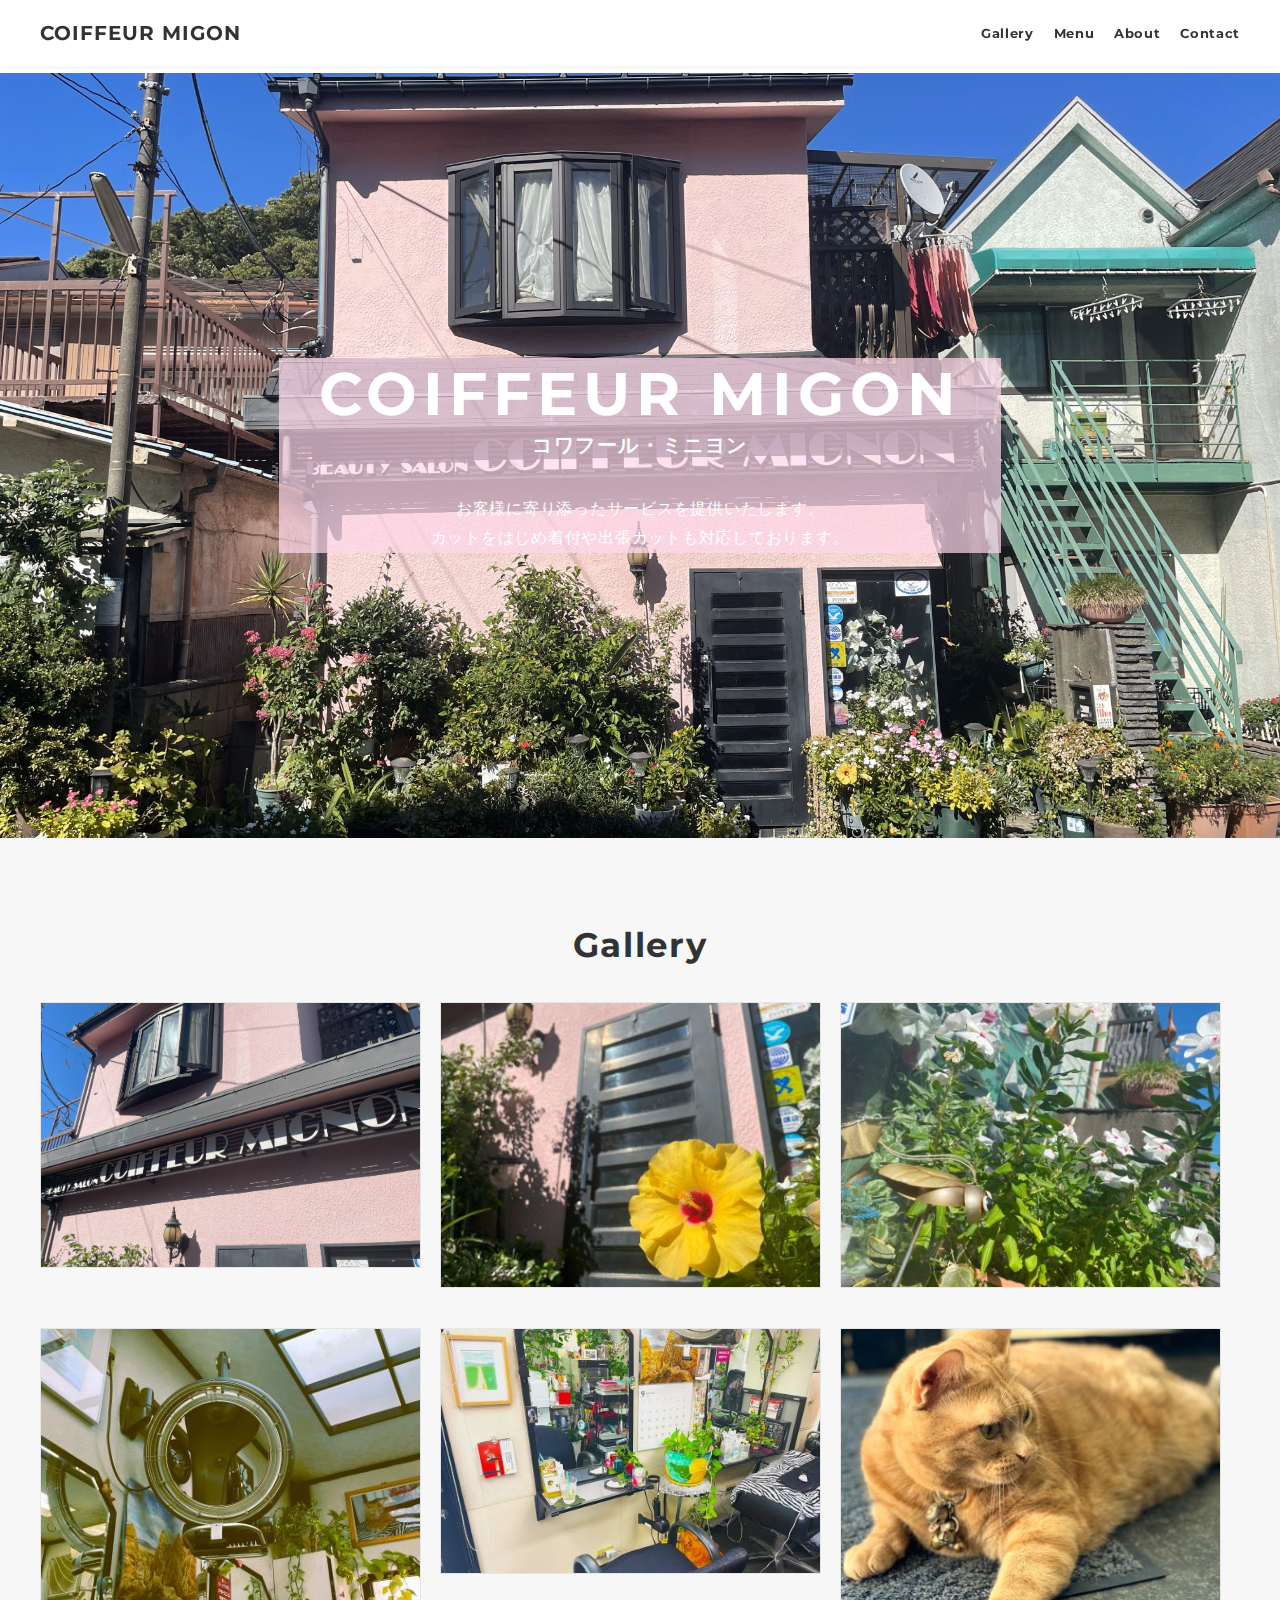
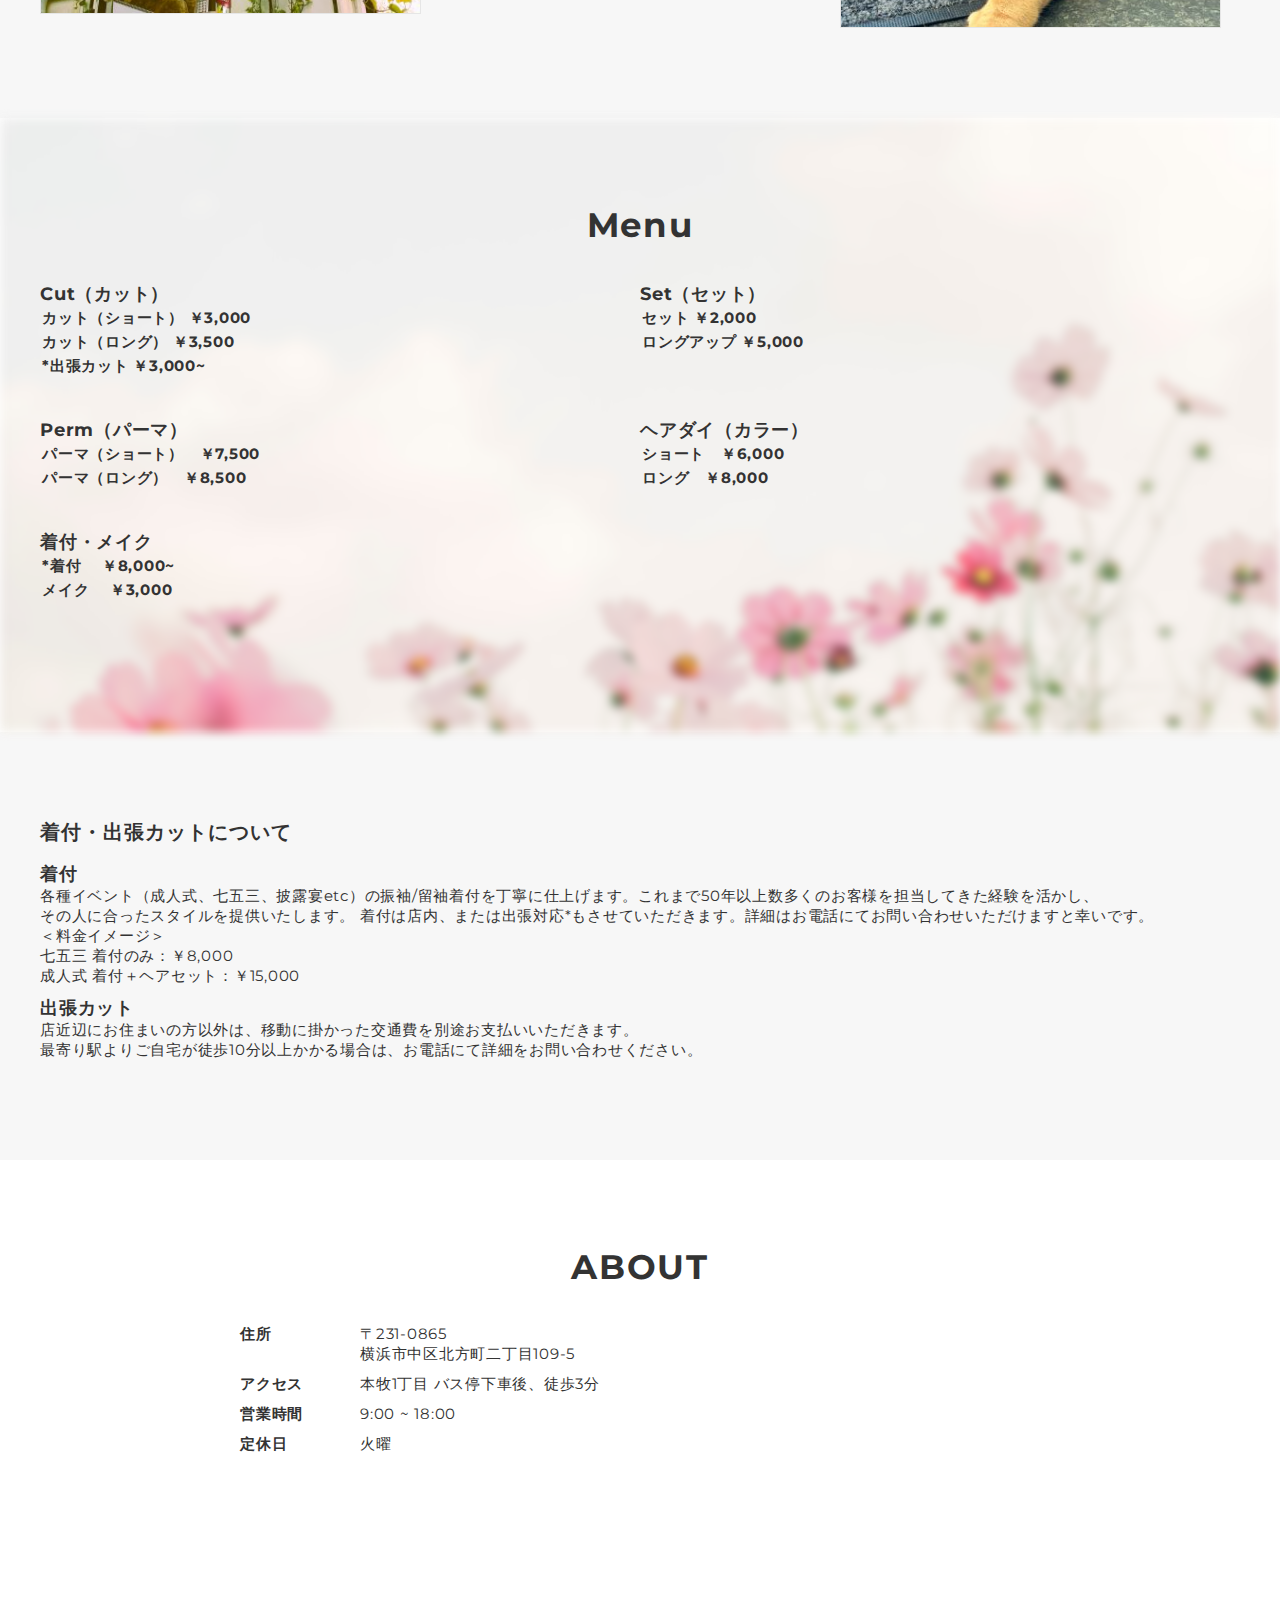
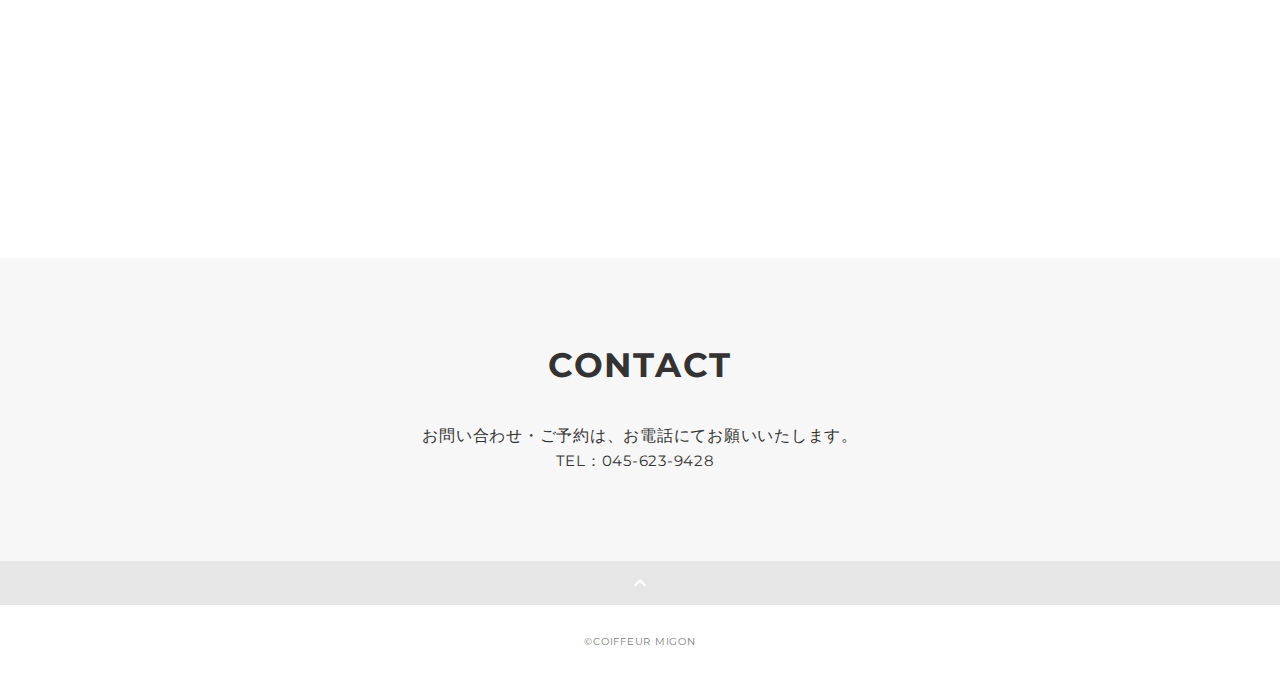
==== commit 4be399b2: "deploy" ====
--- a/index.html
+++ b/index.html
@@ -52,7 +52,7 @@
           <p class="mv-subtitle">コワフール・ミニヨン</p>
           <p class="mv-text">
             お客様に寄り添ったサービスを提供いたします。<br>
-            カットをはじめ着付やメイクも承ります。<br class="sp-only">訪問カットも対応しております。<br>
+            カットをはじめ着付や出張カットも対応しております。<br>
           </p>
         </div>
       </div>
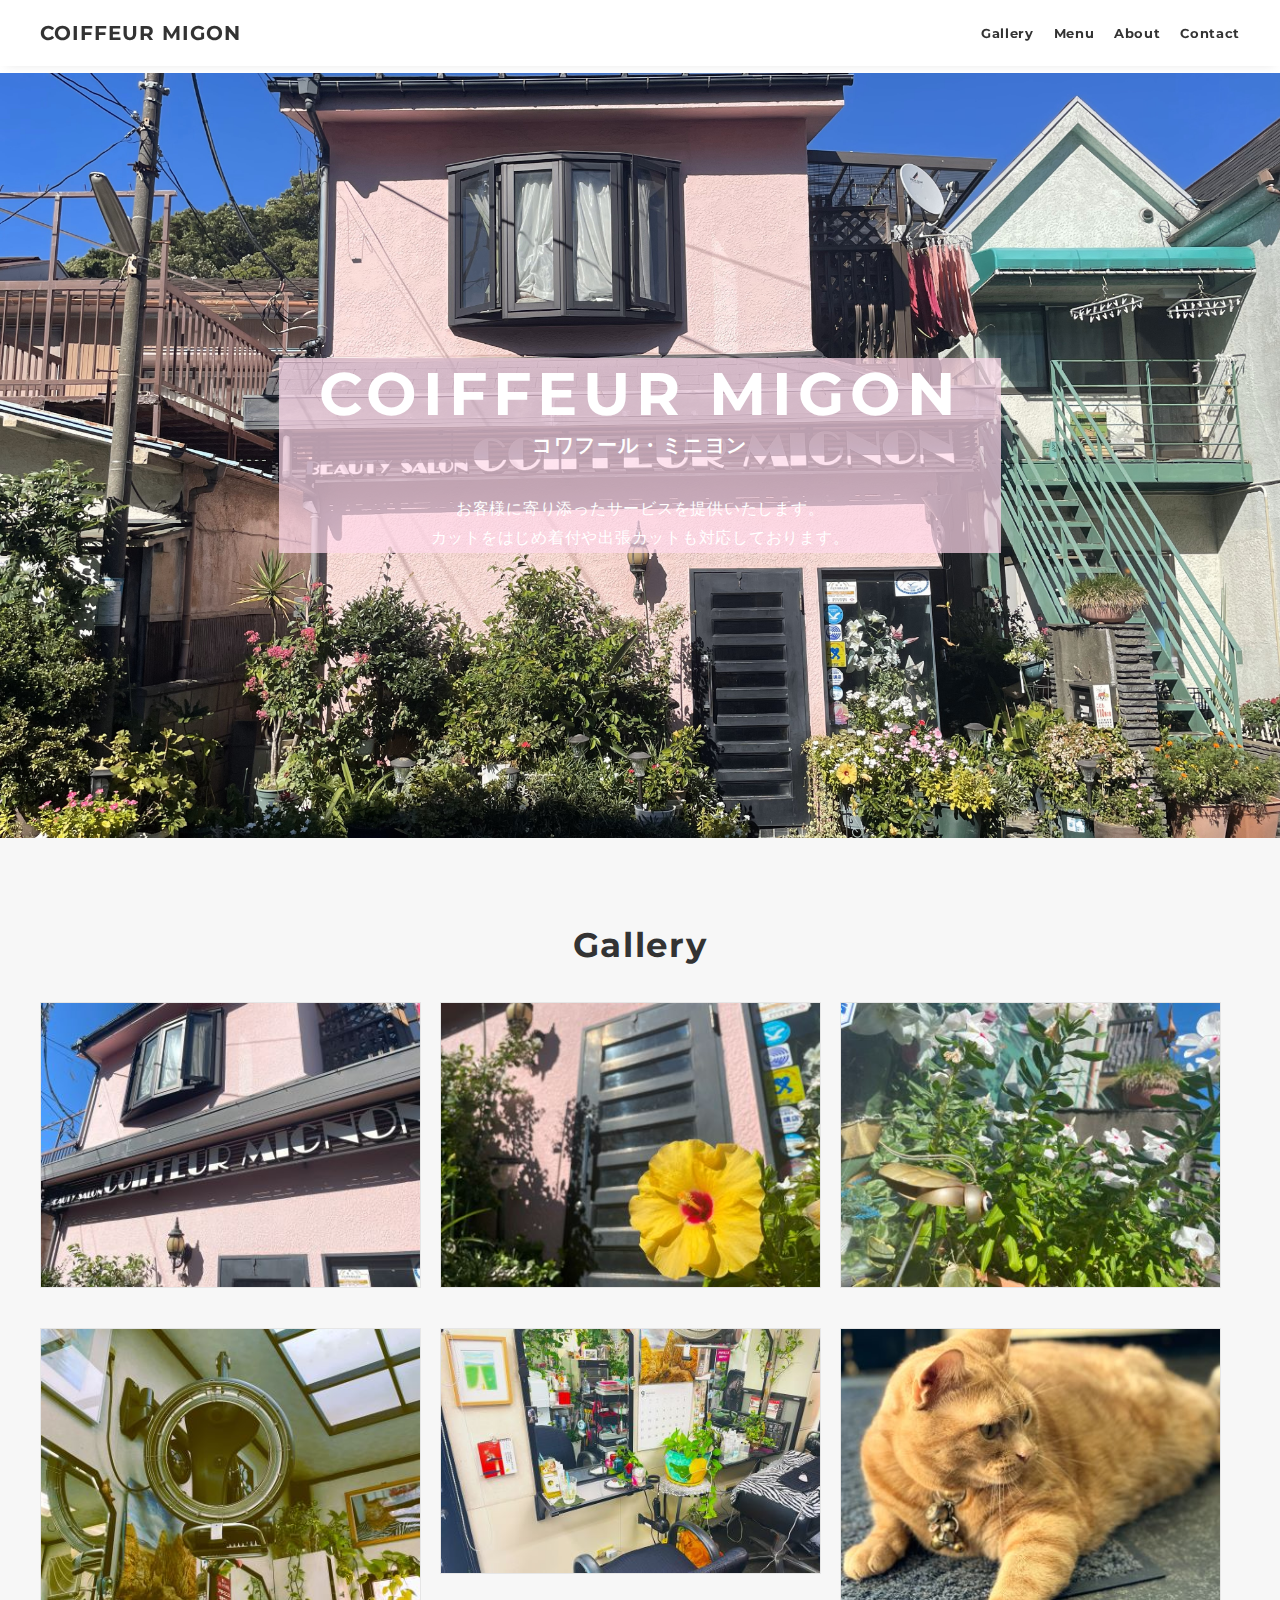
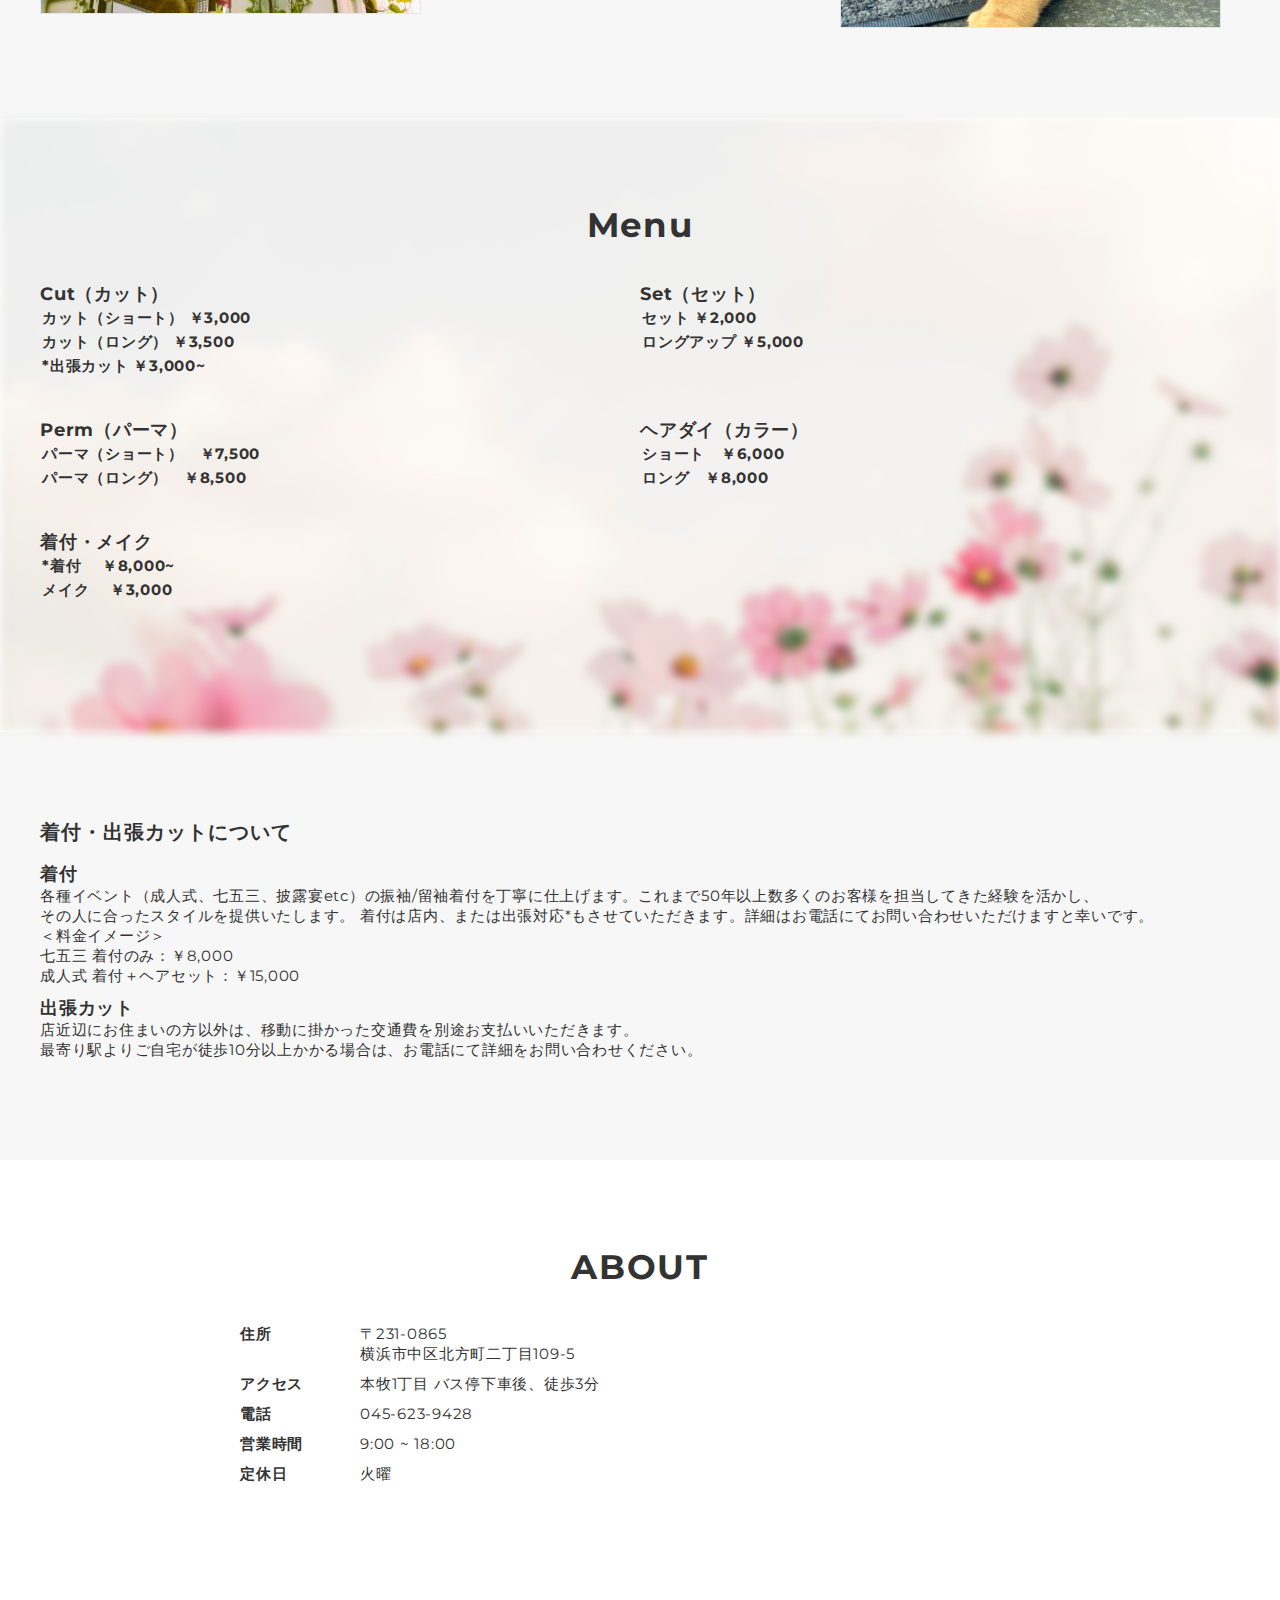
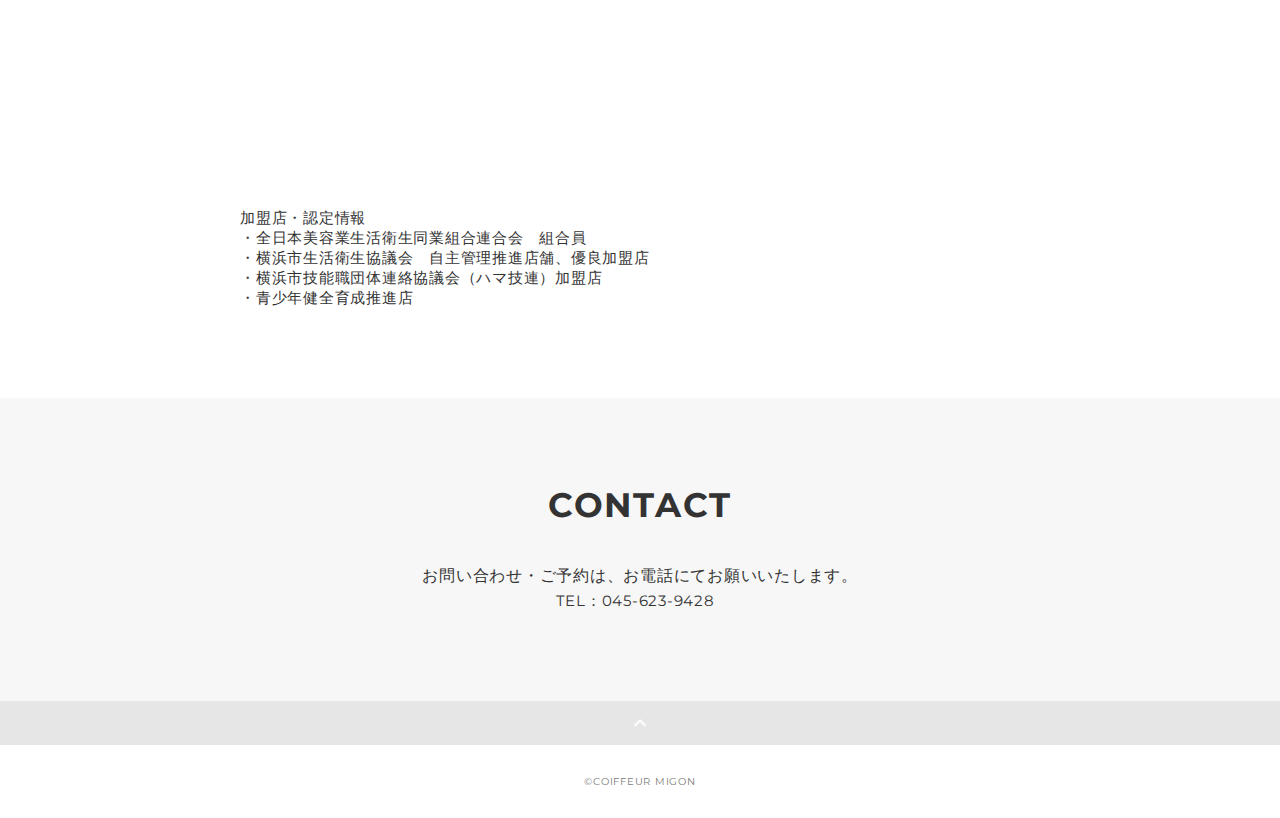
==== commit bed4b17c: "deploy" ====
--- a/index.html
+++ b/index.html
@@ -5,12 +5,12 @@
   <meta charset="utf-8">
   <meta name="viewport" content="width=device-width,initial-scale=1">
   <meta property='og:type' content='website'>
-  <meta property='og:title' content='WebデザイナーTARO YAMADA ポートフォリオ'>
+  <meta property='og:title' content='美容院　COIFFEUR MIGON'>
   <meta property='og:url' content='URLが入る'>
-  <meta property='og:description' content='TARO YAMADAのポートフォリオサイトです。'>
+  <meta property='og:description' content='COIFFEUR MIGONの公式サイトです'>
   <meta property="og:image" content="img/ogp.png">
-  <meta name="description" content="TARO YAMADAのポートフォリオサイトです" />
-  <title>美容院ポートフォリオ</title>
+  <meta name="description" content="COIFFEUR MIGONの公式サイトです" />
+  <title>COIFFEUR MIGON</title>
   <link rel="preconnect" href="https://fonts.gstatic.com">
   <link href="https://fonts.googleapis.com/css2?family=Montserrat:wght@400;700&display=swap" rel="stylesheet">
   <link href="https://fonts.googleapis.com/css?family=Material+Icons+Outlined" rel="stylesheet">
@@ -260,6 +260,10 @@
               <dd>本牧1丁目 バス停下車後、徒歩3分</dd>
             </dl>
             <dl>
+              <dt>電話</dt>
+              <dd>045-623-9428</dd>
+            </dl>
+            <dl>
               <dt>営業時間</dt>
               <dd>9:00 ~ 18:00</dd>
             </dl>
@@ -272,7 +276,14 @@
             src="https://www.google.com/maps/embed?pb=!1m18!1m12!1m3!1d3250.934746275086!2d139.65744147459085!3d35.431646443646024!2m3!1f0!2f0!3f0!3m2!1i1024!2i768!4f13.1!3m3!1m2!1s0x60185d2ffaf8198b%3A0x367dd697d6c9e2!2z44CSMjMxLTA4NjUg56We5aWI5bed55yM5qiq5rWc5biC5Lit5Yy65YyX5pa555S677yS5LiB55uu77yR77yQ77yZ4oiS77yV!5e0!3m2!1sja!2sjp!4v1693097349613!5m2!1sja!2sjp"
             width="100%" height="300" style="border:0;" allowfullscreen="" loading="lazy"
             referrerpolicy="no-referrer-when-downgrade"></iframe>
-
+          <div class="storeinfo">
+            <p>加盟店・認定情報<br>
+              ・全日本美容業生活衛生同業組合連合会　組合員<br>
+              ・横浜市生活衛生協議会　自主管理推進店舗、優良加盟店<br>
+              ・横浜市技能職団体連絡協議会（ハマ技連）加盟店<br>
+              ・青少年健全育成推進店
+            </p>
+          </div>
         </div>
       </div>
   </section>
--- a/css/style.css
+++ b/css/style.css
@@ -442,7 +442,9 @@
   }
 
 }
-
+.storeinfo{
+  margin-top: 10px;
+}
 /*--------------------------------
  Contact
 ---------------------------------*/
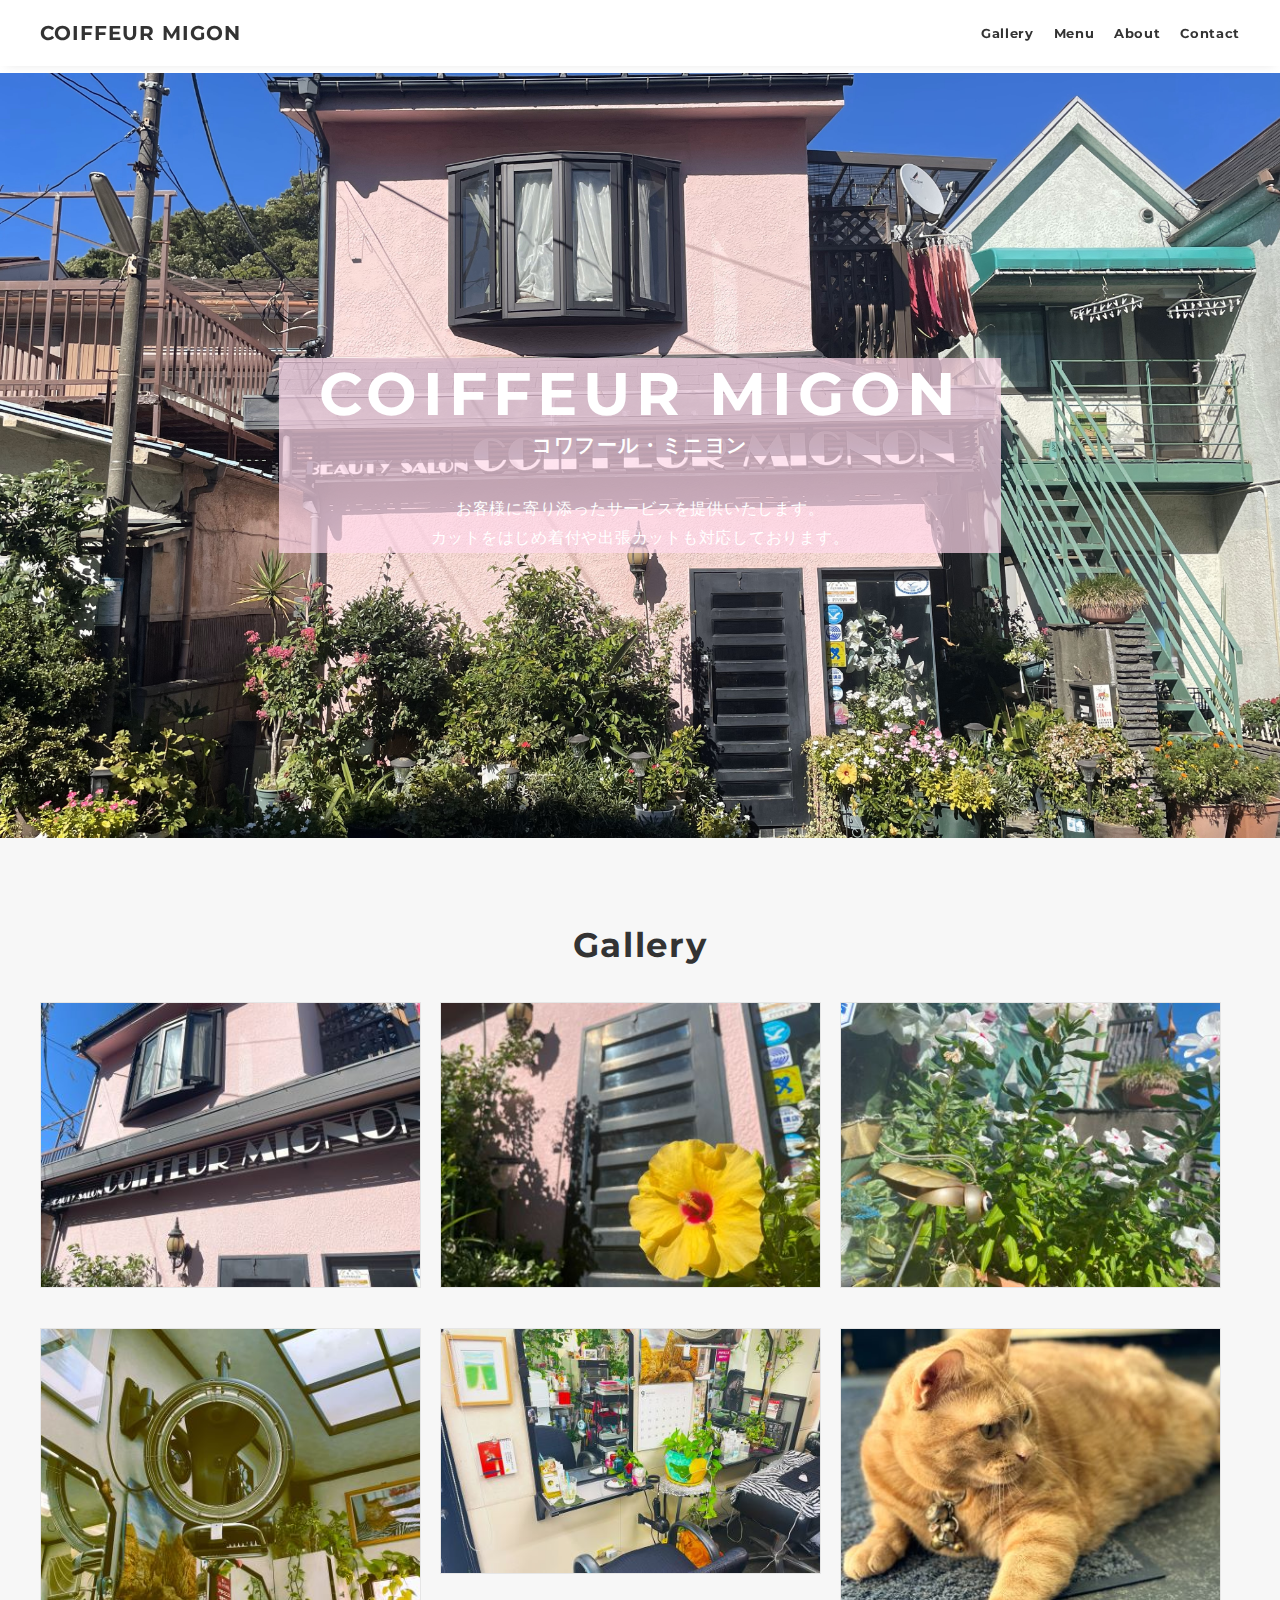
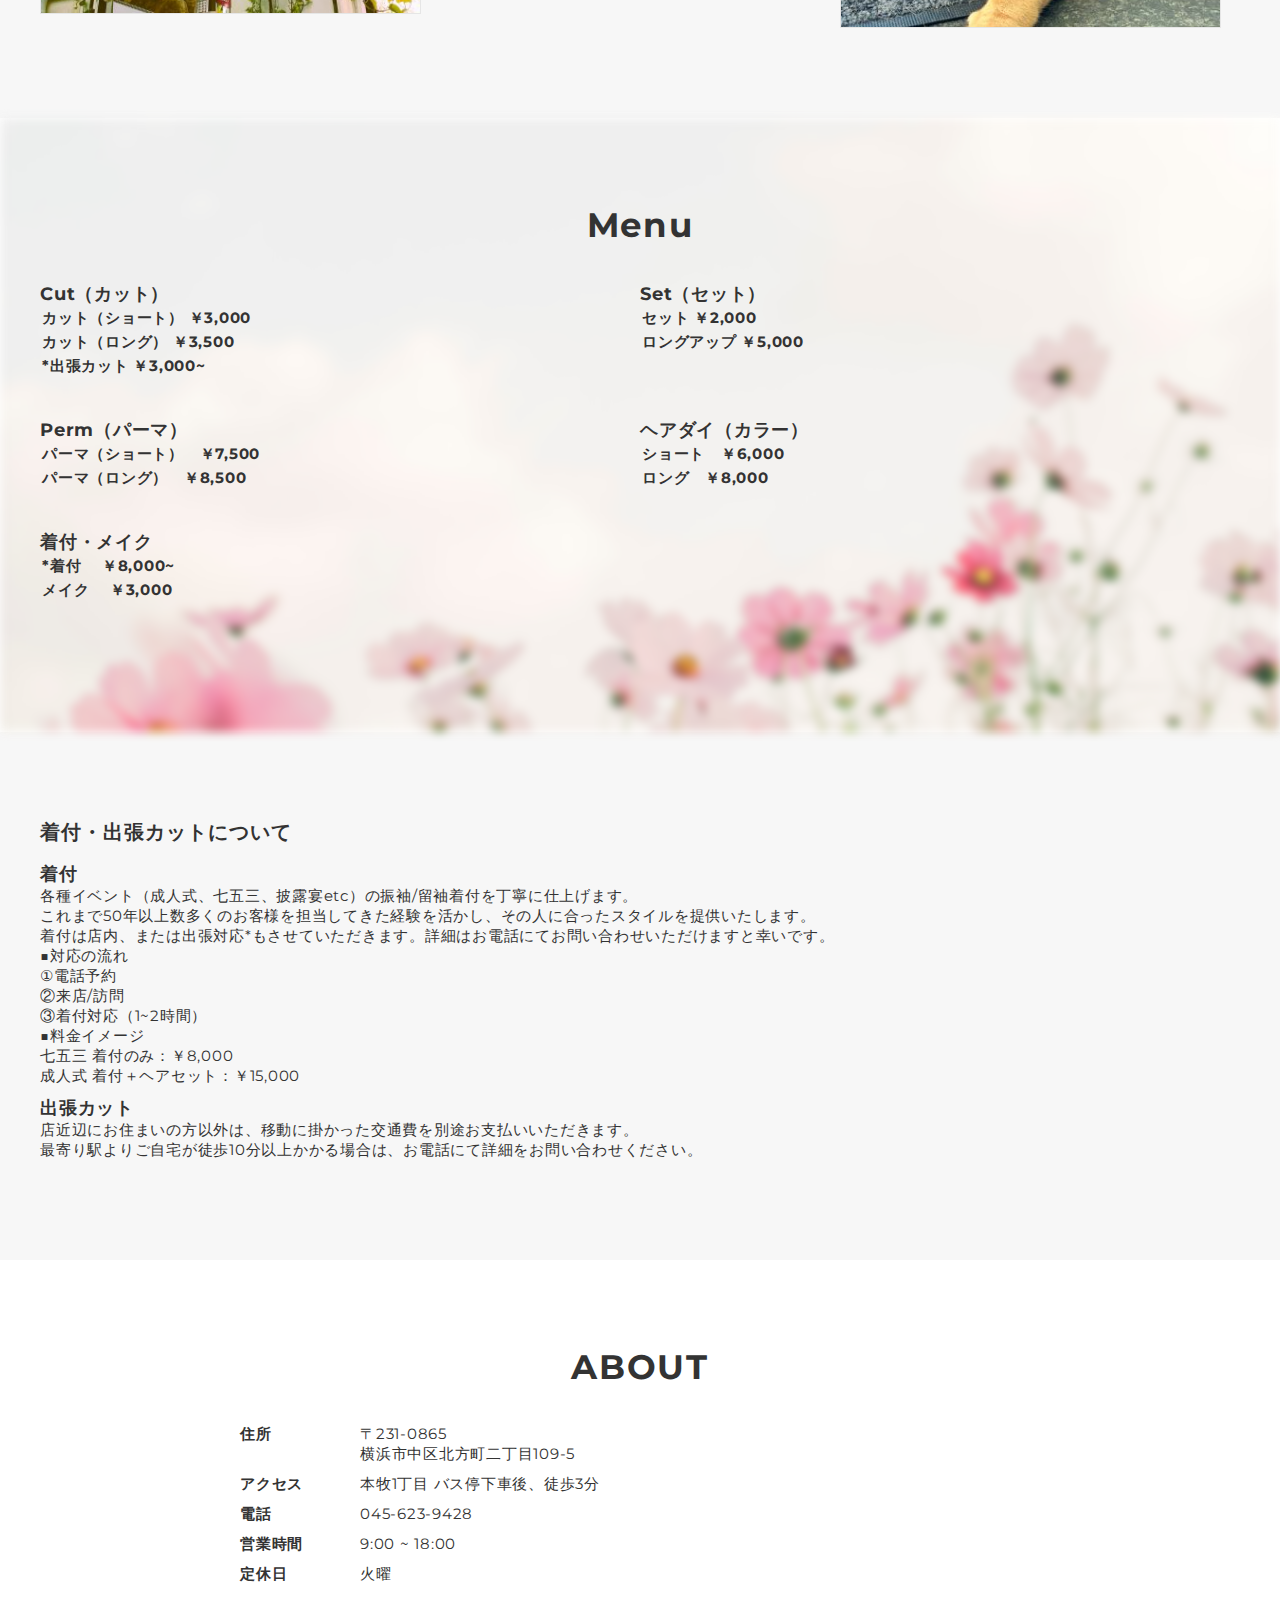
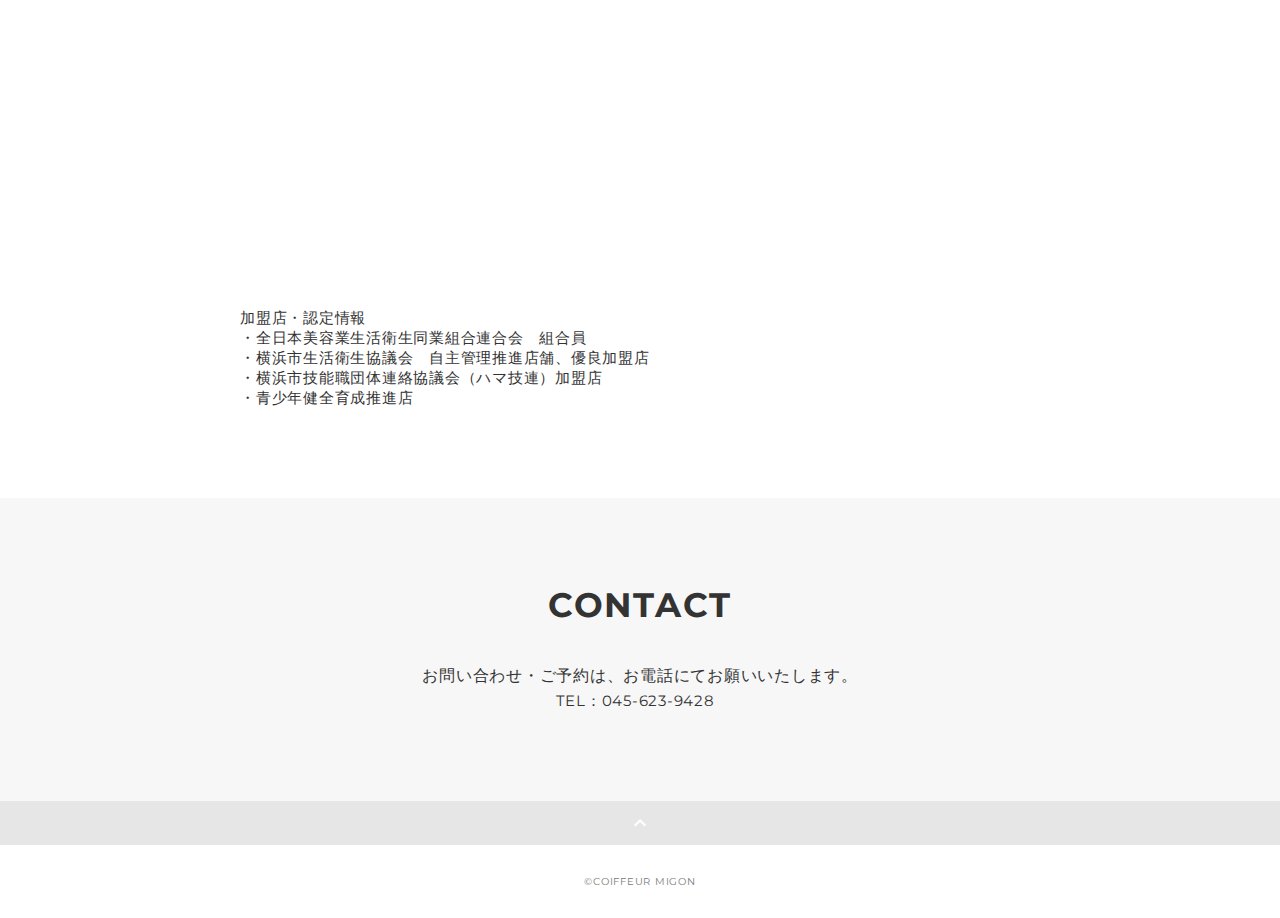
==== commit ae724ab0: "deploy" ====
--- a/index.html
+++ b/index.html
@@ -223,12 +223,18 @@
       <div class="detailmenu">
         <h3>着付</h3>
         <p>
-          各種イベント（成人式、七五三、披露宴etc）の振袖/留袖着付を丁寧に仕上げます。これまで50年以上数多くのお客様を担当してきた経験を活かし、<br>その人に合ったスタイルを提供いたします。
+          各種イベント（成人式、七五三、披露宴etc）の振袖/留袖着付を丁寧に仕上げます。<br>これまで50年以上数多くのお客様を担当してきた経験を活かし、その人に合ったスタイルを提供いたします。<br>
           着付は店内、または出張対応*もさせていただきます。詳細はお電話にてお問い合わせいただけますと幸いです。
           <br>
-          ＜料金イメージ＞<br>
+          ■対応の流れ
+          <br>
+          ①電話予約<br>
+          ②来店/訪問<br>
+          ③着付対応（1~2時間）<br>
+          ■料金イメージ<br>
           七五三 着付のみ：￥8,000<br>
           成人式 着付＋ヘアセット：￥15,000
+          <br>
         </p>
       </div>
       <div class="detailmenu">
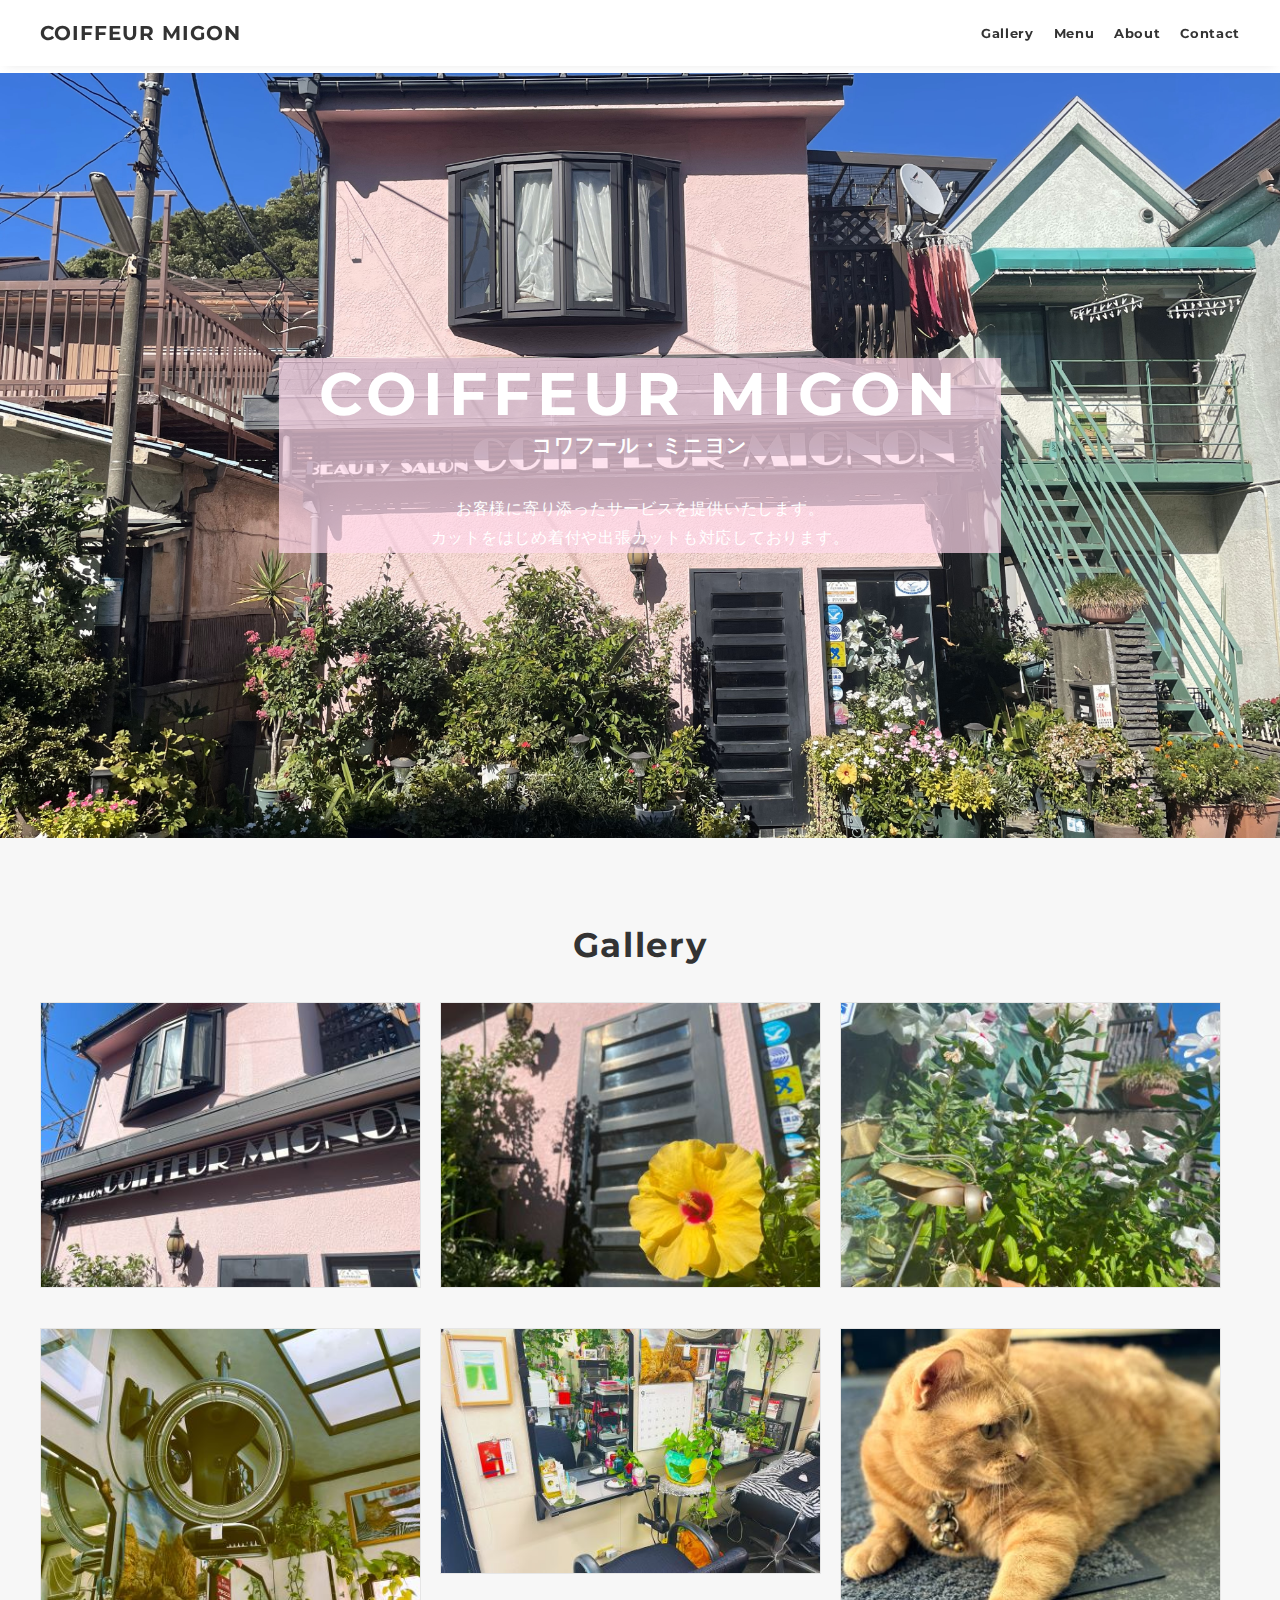
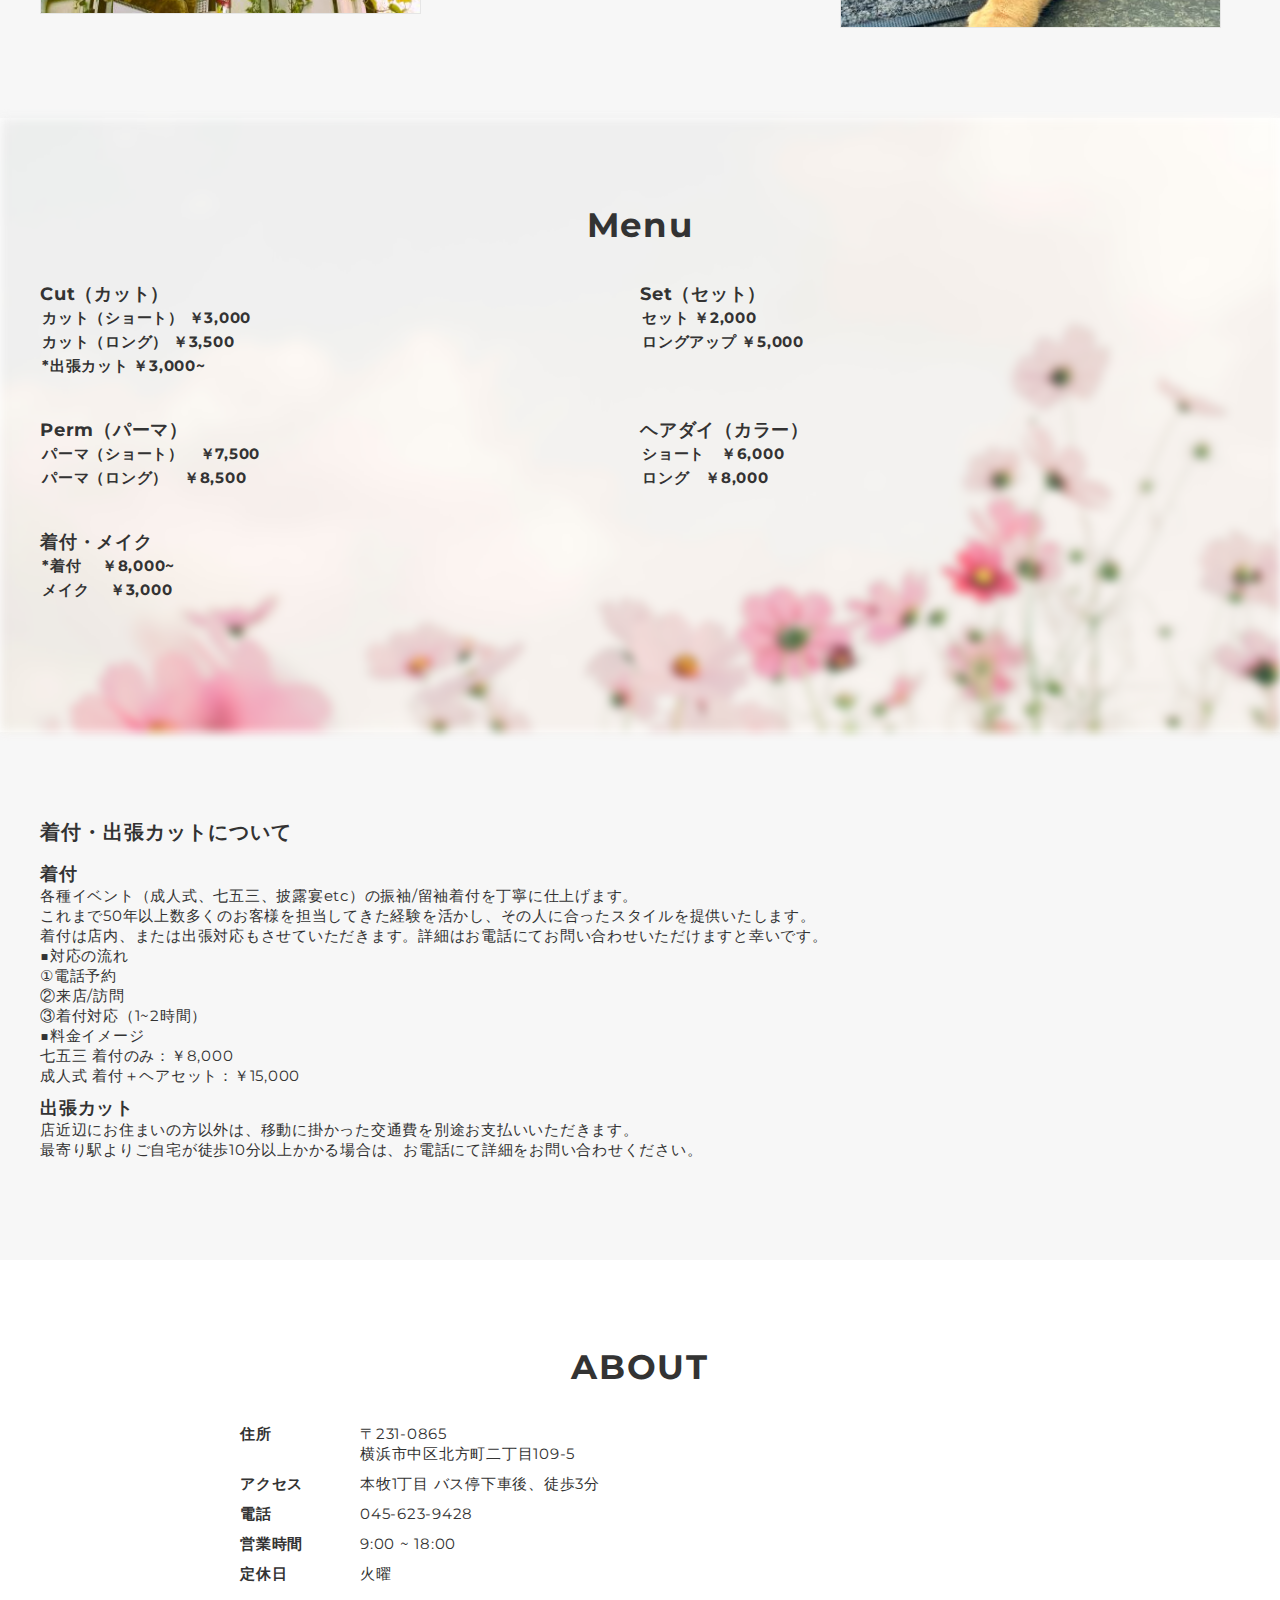
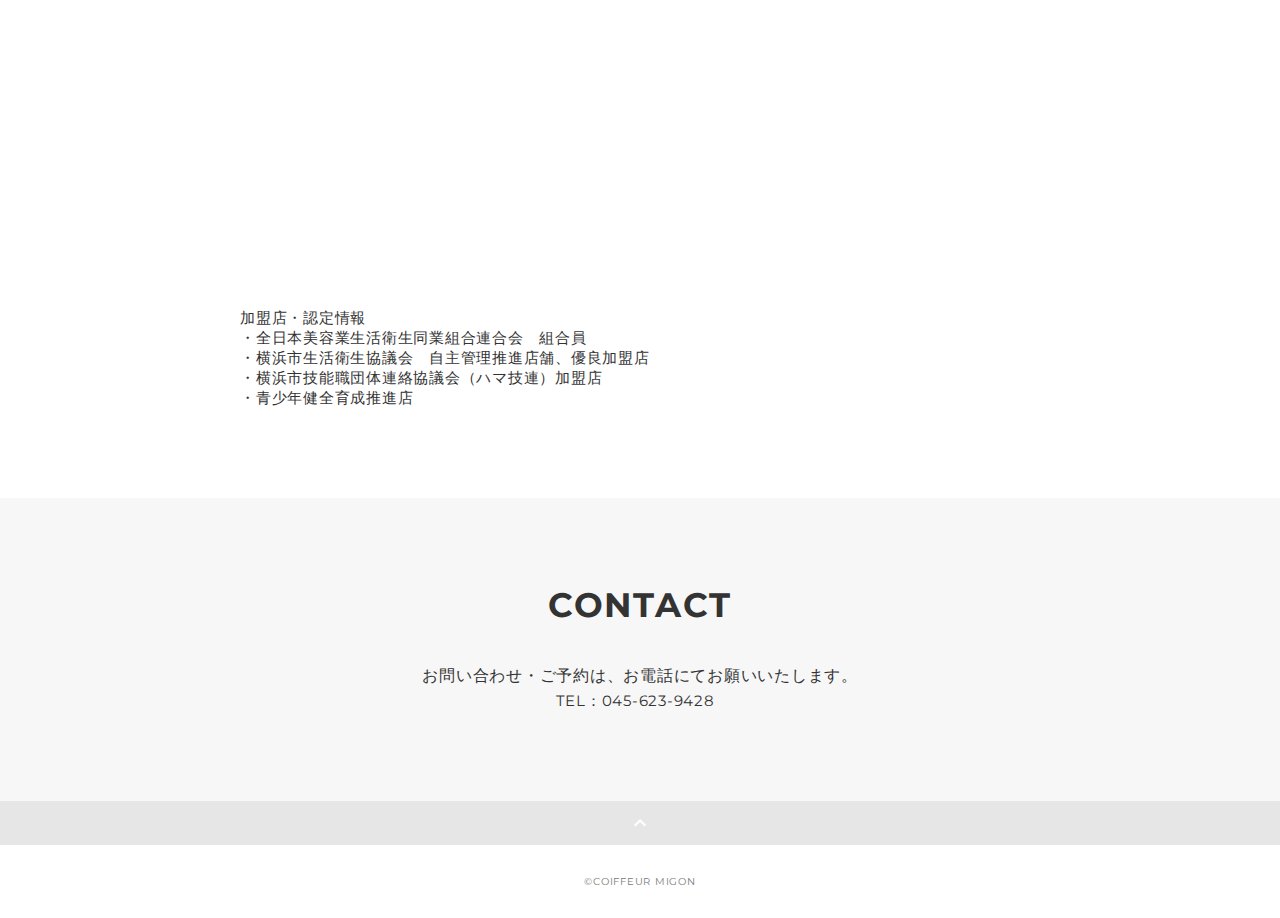
==== commit df3cf86c: "deploy" ====
--- a/index.html
+++ b/index.html
@@ -224,7 +224,7 @@
         <h3>着付</h3>
         <p>
           各種イベント（成人式、七五三、披露宴etc）の振袖/留袖着付を丁寧に仕上げます。<br>これまで50年以上数多くのお客様を担当してきた経験を活かし、その人に合ったスタイルを提供いたします。<br>
-          着付は店内、または出張対応*もさせていただきます。詳細はお電話にてお問い合わせいただけますと幸いです。
+          着付は店内、または出張対応もさせていただきます。詳細はお電話にてお問い合わせいただけますと幸いです。
           <br>
           ■対応の流れ
           <br>
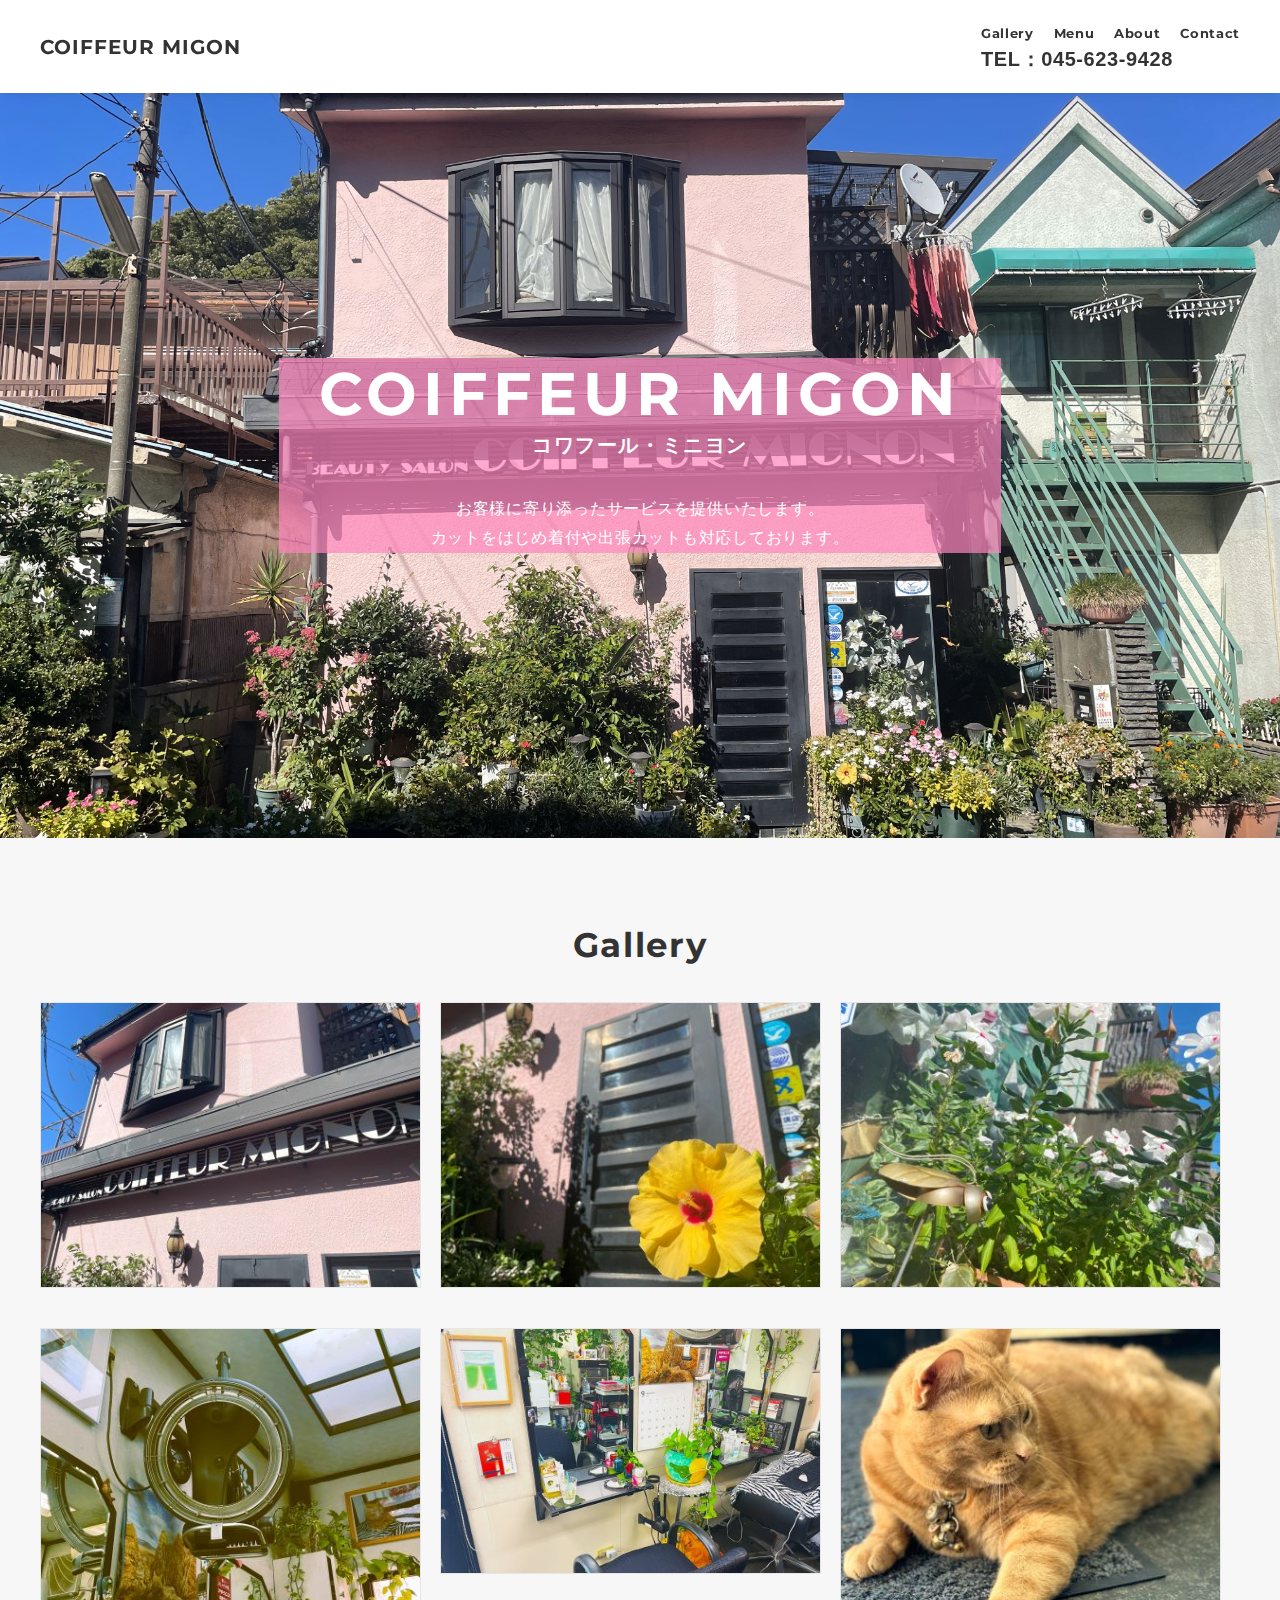
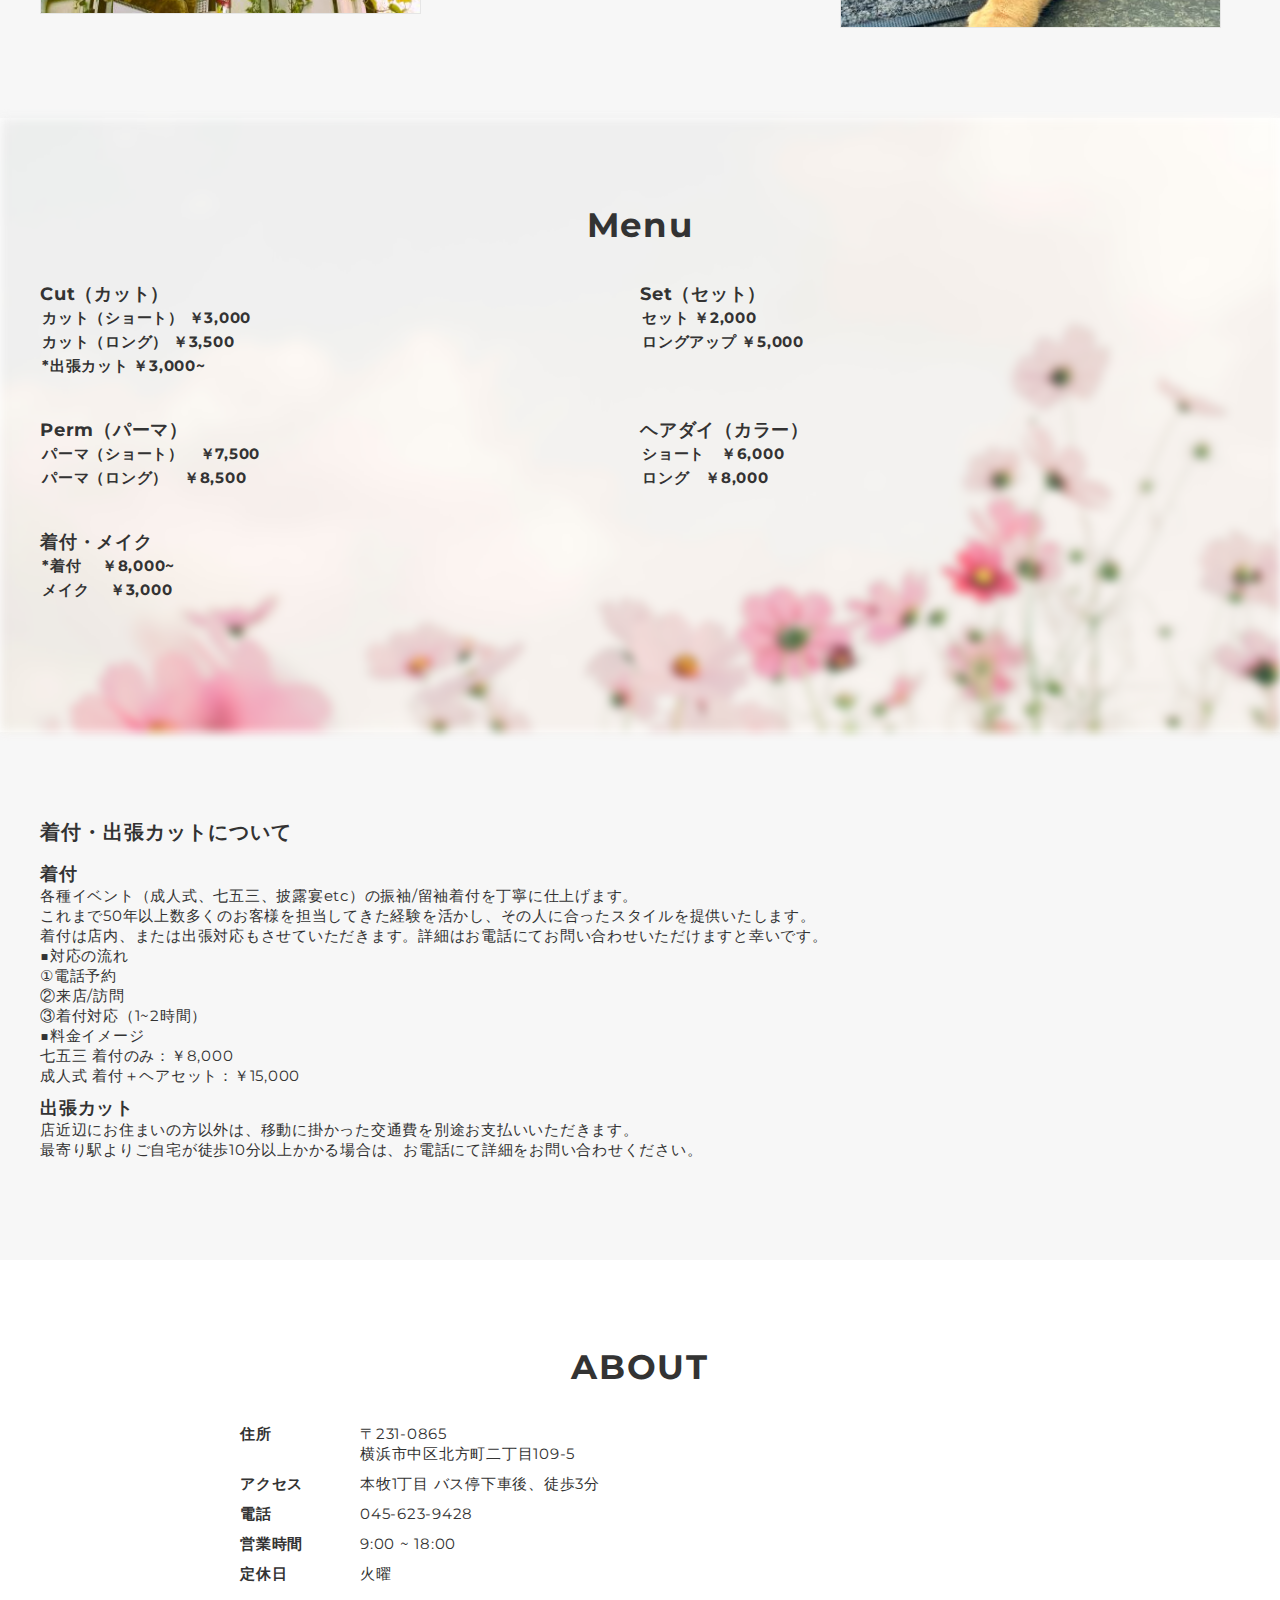
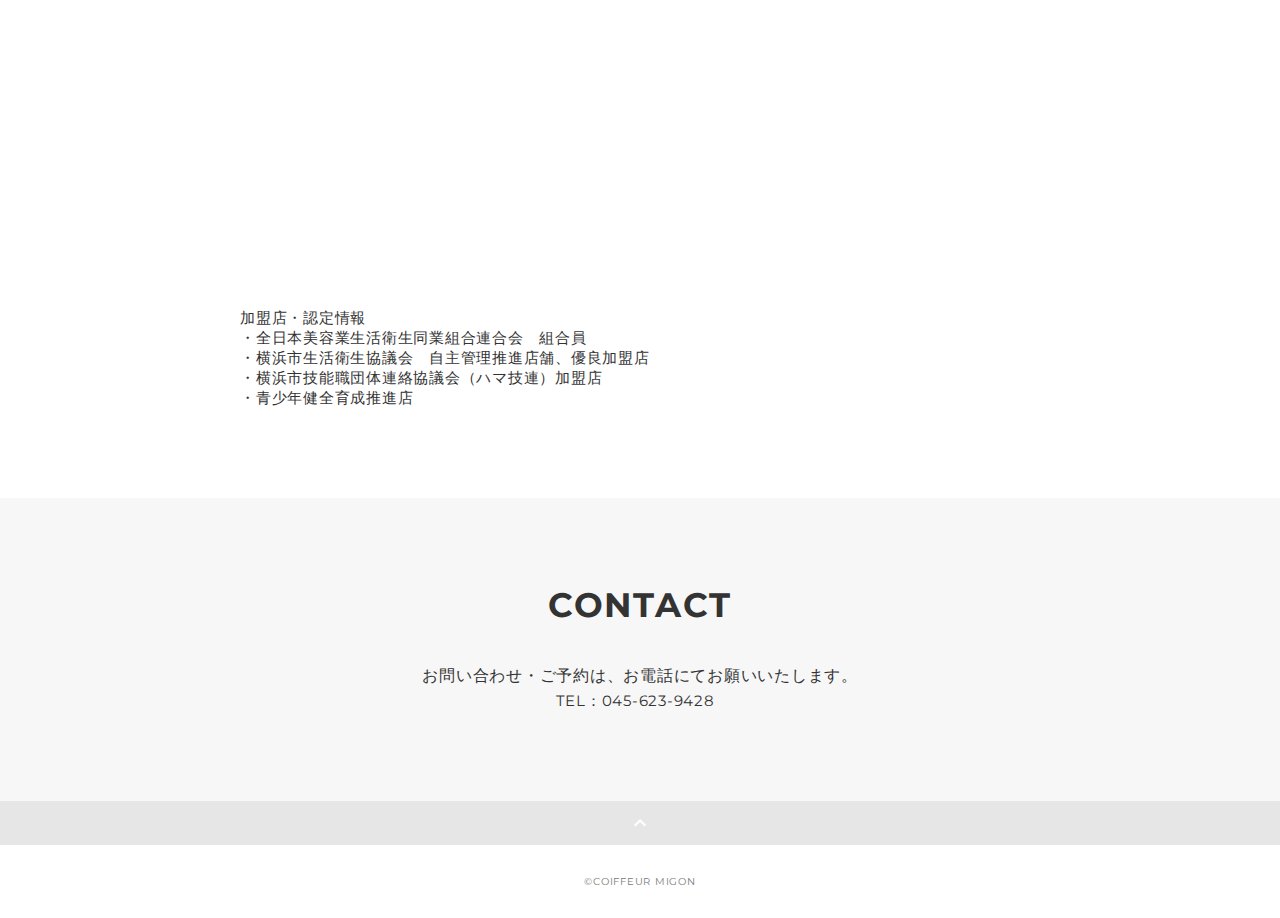
==== commit 052c705c: "deploy" ====
--- a/index.html
+++ b/index.html
@@ -5,18 +5,17 @@
   <meta charset="utf-8">
   <meta name="viewport" content="width=device-width,initial-scale=1">
   <meta property='og:type' content='website'>
-  <meta property='og:title' content='美容院　COIFFEUR MIGON'>
+  <meta property='og:title' content='COIFFEUR MIGON'>
   <meta property='og:url' content='URLが入る'>
-  <meta property='og:description' content='COIFFEUR MIGONの公式サイトです'>
+  <meta property='og:description' content='横浜市中区の美容院COIFFEUR MIGONの公式サイトです。お客様に寄り添ったサービスを提供いたします。是非ともお越しください。'>
   <meta property="og:image" content="img/ogp.png">
-  <meta name="description" content="COIFFEUR MIGONの公式サイトです" />
+  <meta name="description" content="横浜市中区の美容院COIFFEUR MIGONの公式サイトです。お客様に寄り添ったサービスを提供いたします。是非ともお越しください。" />
   <title>COIFFEUR MIGON</title>
   <link rel="preconnect" href="https://fonts.gstatic.com">
   <link href="https://fonts.googleapis.com/css2?family=Montserrat:wght@400;700&display=swap" rel="stylesheet">
   <link href="https://fonts.googleapis.com/css?family=Material+Icons+Outlined" rel="stylesheet">
   <link href="css/ress.css" media="all" rel="stylesheet" type="text/css" />
   <link href="css/style.css" media="all" rel="stylesheet" type="text/css" />
-  <!-- <link href="css/magnific-popup.css" media="all" rel="stylesheet" type="text/css" /> -->
   <link rel="stylesheet" href="css/magnific-popup.css">
   <link rel="shortcut icon" href="img/favicon.ico" />
   <link rel="stylesheet" media="all" rel="stylesheet" type="text/css" />
@@ -38,7 +37,9 @@
             <li class="gnav-item"><a href="#about">About</a></li>
             <li class="gnav-item"><a href="#contact">Contact</a></li>
           </ul>
+          <p class="header_contact_phone"><span class="icon-phone"></span>TEL：045-623-9428</p>
         </nav>
+        
       </div>
     </header>
     <!-- /header -->
@@ -66,34 +67,22 @@
             <div class="works-list">
               <a class="works-item" href="img/storename.jpg">
                 <div class="works-img"><img src="img/storename.jpg" alt="" /></div>
-                <!-- <p class="works-name">外観</p>
-                <p class="works-info">Design / Coding(Responsive) / WordPress</p> -->
               </a>
               <a class="works-item" href="img/flower.jpg">
                 <div class="works-img"><img src="img/flower.jpg" alt="" /></div>
-                <!-- <p class="works-name">作品名が入る</p>
-                <p class="works-info">Design</p> -->
               </a>
               <a class="works-item" href="img/insect.jpg">
                 <div class="works-img"><img src="img/insect.jpg" alt="" /></div>
-                <!-- <p class="works-name">作品名が入る</p>
-                <p class="works-info">Banner Design</p> -->
               </a>
               <a class="works-item" href="img/hairmachine.jpg">
                 <div class="works-img"><img src="img/hairmachine.jpg" alt="" /></div>
-                <!-- <p class="works-name">作品名が入る</p>
-                                            <p class="works-info">Banner Design</p> -->
               </a>
               <a class="works-item" href="img/2hairchair.jpg">
                 <div class="works-img"><img src="img/2hairchair.jpg" alt="" class="popup" /></div>
-                <!-- <p class="works-name">カット台</p>
-                                                          <p class="works-info">Design / Coding(Responsive)</p> -->
               </a>
 
               <a class="works-item" href="img/moca.jpg">
                 <div class="works-img"><img src="img/moca.jpg" alt="" /></div>
-                <!-- <p class="works-name">作品名が入る</p>
-                                            <p class="works-info">Banner Design</p> -->
               </a>
             </div>
           </div>
@@ -192,11 +181,6 @@
                 <tbody>
                   <tr>
                     <th>*着付 　￥8,000~</th>
-                    <!-- <tr>
-                    <td colspan="2" class="note">
-                      成人式、七五三、披露宴等、各種イベントに対応いたします。
-                    </td>
-                  </tr> -->
                   </tr>
                 </tbody>
               </table>
@@ -252,9 +236,6 @@
 
       <h2 class="title">ABOUT</h2>
       <div class="profile">
-        <!-- <p class="profile-img">
-          <img src="img/profile.jpg" alt="">
-        </p> -->
         <div class="profile-body">
           <div class="access">
             <dl>
@@ -303,8 +284,6 @@
         お問い合わせ・ご予約は、<br class="sp-only">お電話にてお願いいたします。
       </p>
       <div class="contact-list">
-        <!-- <a class="contact-item" href="https://twitter.com/" target="_blank" rel="noopener">Twitter</a>
-        <a class="contact-item" href="https://www.instagram.com/" target="_blank" rel="noopener">Instagram</a> -->
         <span class="contact-item">TEL：045-623-9428</span><br>
       </div>
     </div>
@@ -320,18 +299,11 @@
     <div class="copyright">&copy;COIFFEUR MIGON</div>
   </footer>
   <!-- /footer -->
-
   </div>
   <script src="https://ajax.googleapis.com/ajax/libs/jquery/3.6.0/jquery.min.js"></script>
   <script src="http://ajax.googleapis.com/ajax/libs/jquery/1.9.0/jquery.min.js"></script>
   <script src="jquery.magnific-popup.min.js"></script>
   <script type='text/javascript' src="js/script.js"></script>
-
-
-  <!-- <script src="//code.jquery.com/jquery-1.12.0.min.js"></script>
-  <script type="text/javascript" src="js/jquery.bgswitcher.js"></script> -->
-
-  <!-- <script src="//ajax.googleapis.com/ajax/libs/jquery/3.0.0/jquery.min.js"></script> -->
   <script src="js/jquery.bgswitcher.js"></script>
 </body>
 
--- a/css/style.css
+++ b/css/style.css
@@ -147,6 +147,13 @@
   width: 100%;
 }
 
+.header_contact_phone {
+  font-family: Inter, "游ゴシック体", "Yu Gothic", YuGothic, sans-serif;
+  font-size: 20px;
+  font-weight: 700;
+  letter-spacing: 0.6px;
+  display: inline;
+}
 /*--------------------------------
  メインビジュアル
 ---------------------------------*/
@@ -165,7 +172,7 @@
 .mv-container {
   padding: 0 40px;
   /* color: #fff; */
-  background-color: rgba(255, 216, 235, 0.7);
+  background-color: rgb(255 134 190 / 70%);
   color: rgb(255, 255, 255);
 }
 
